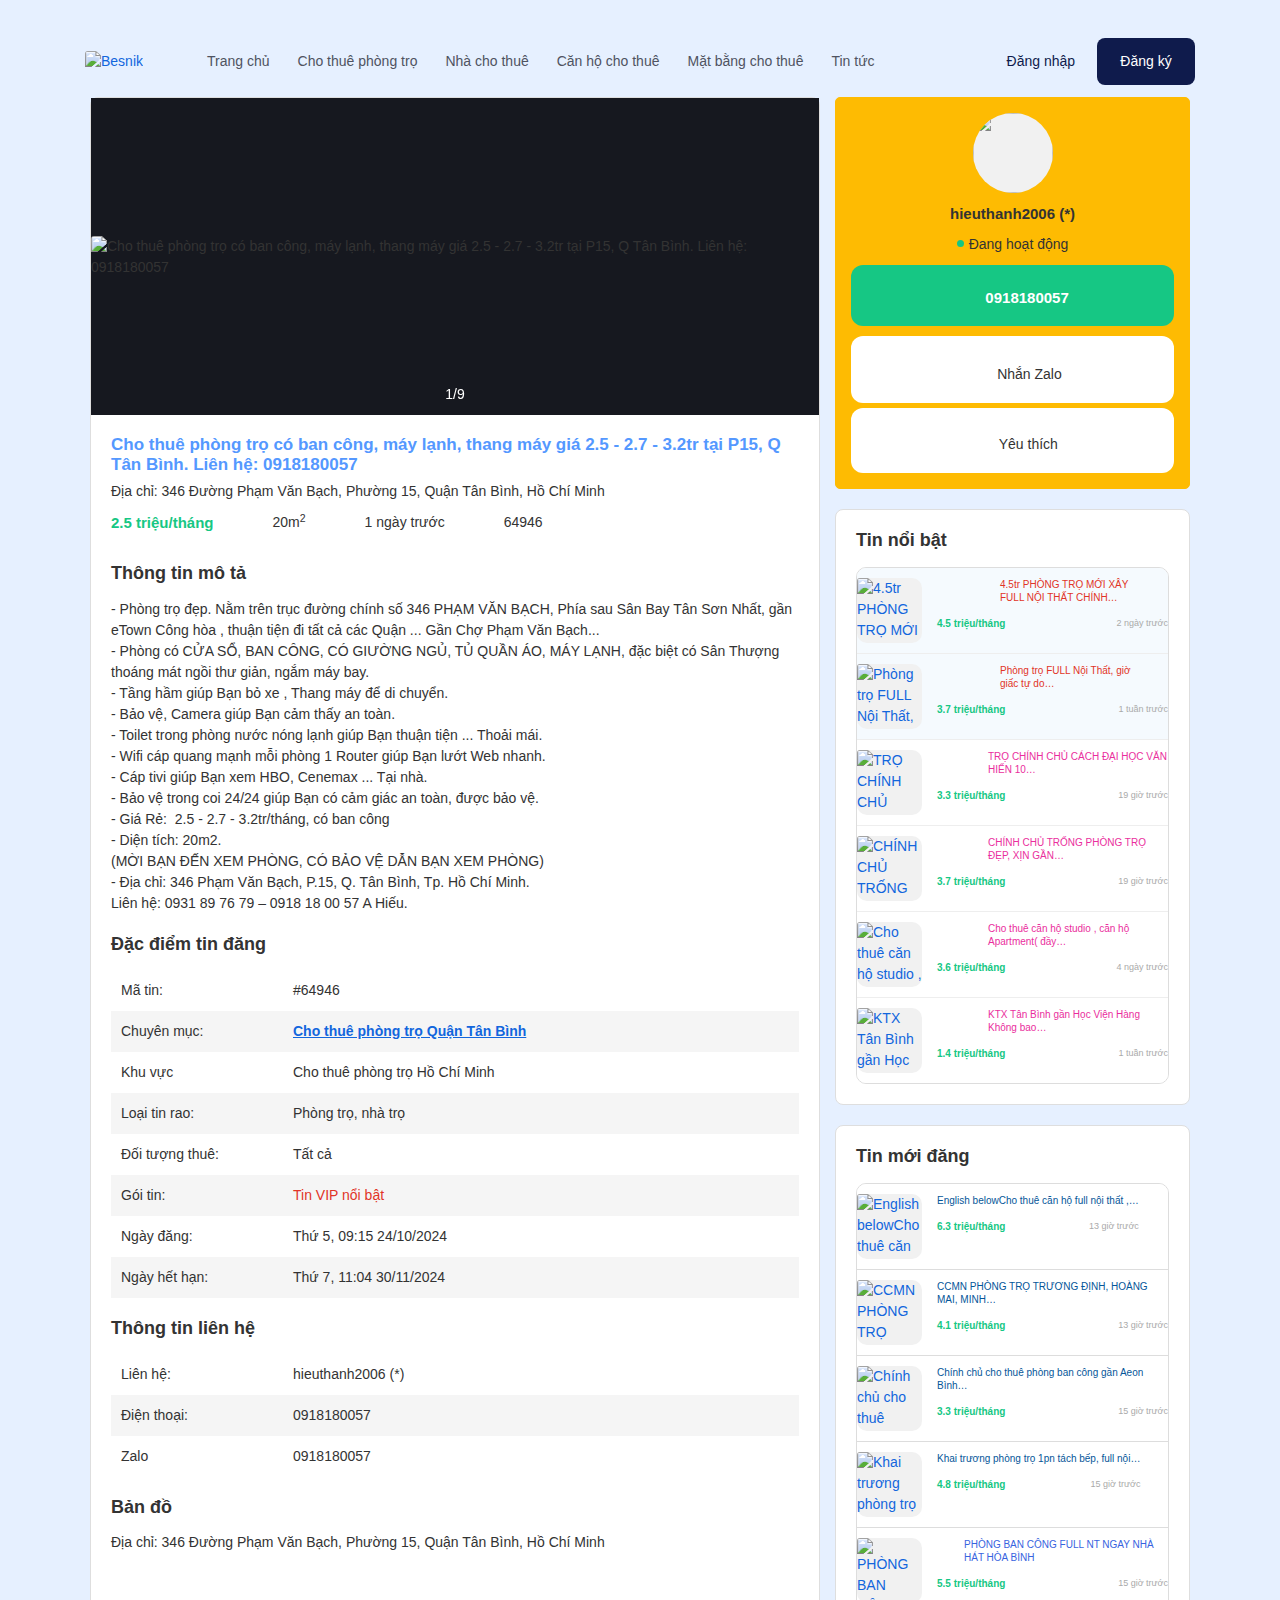
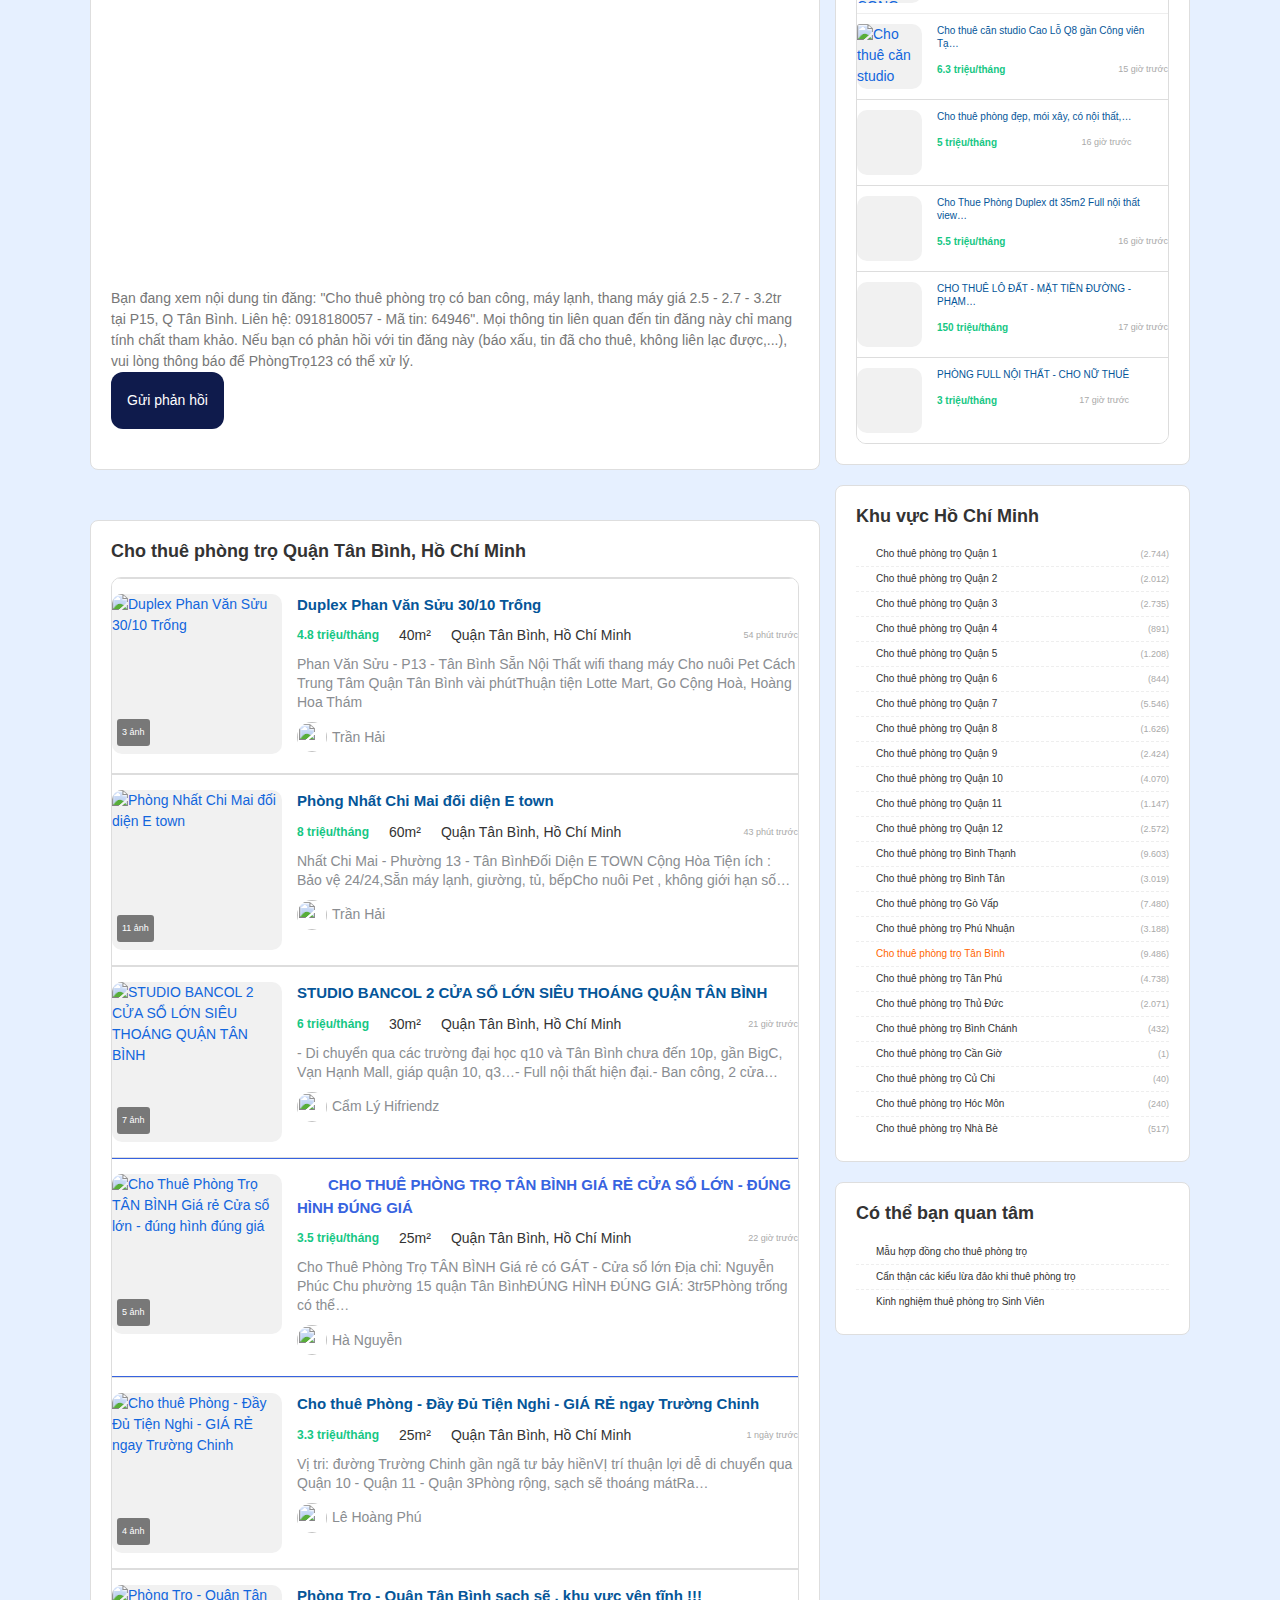
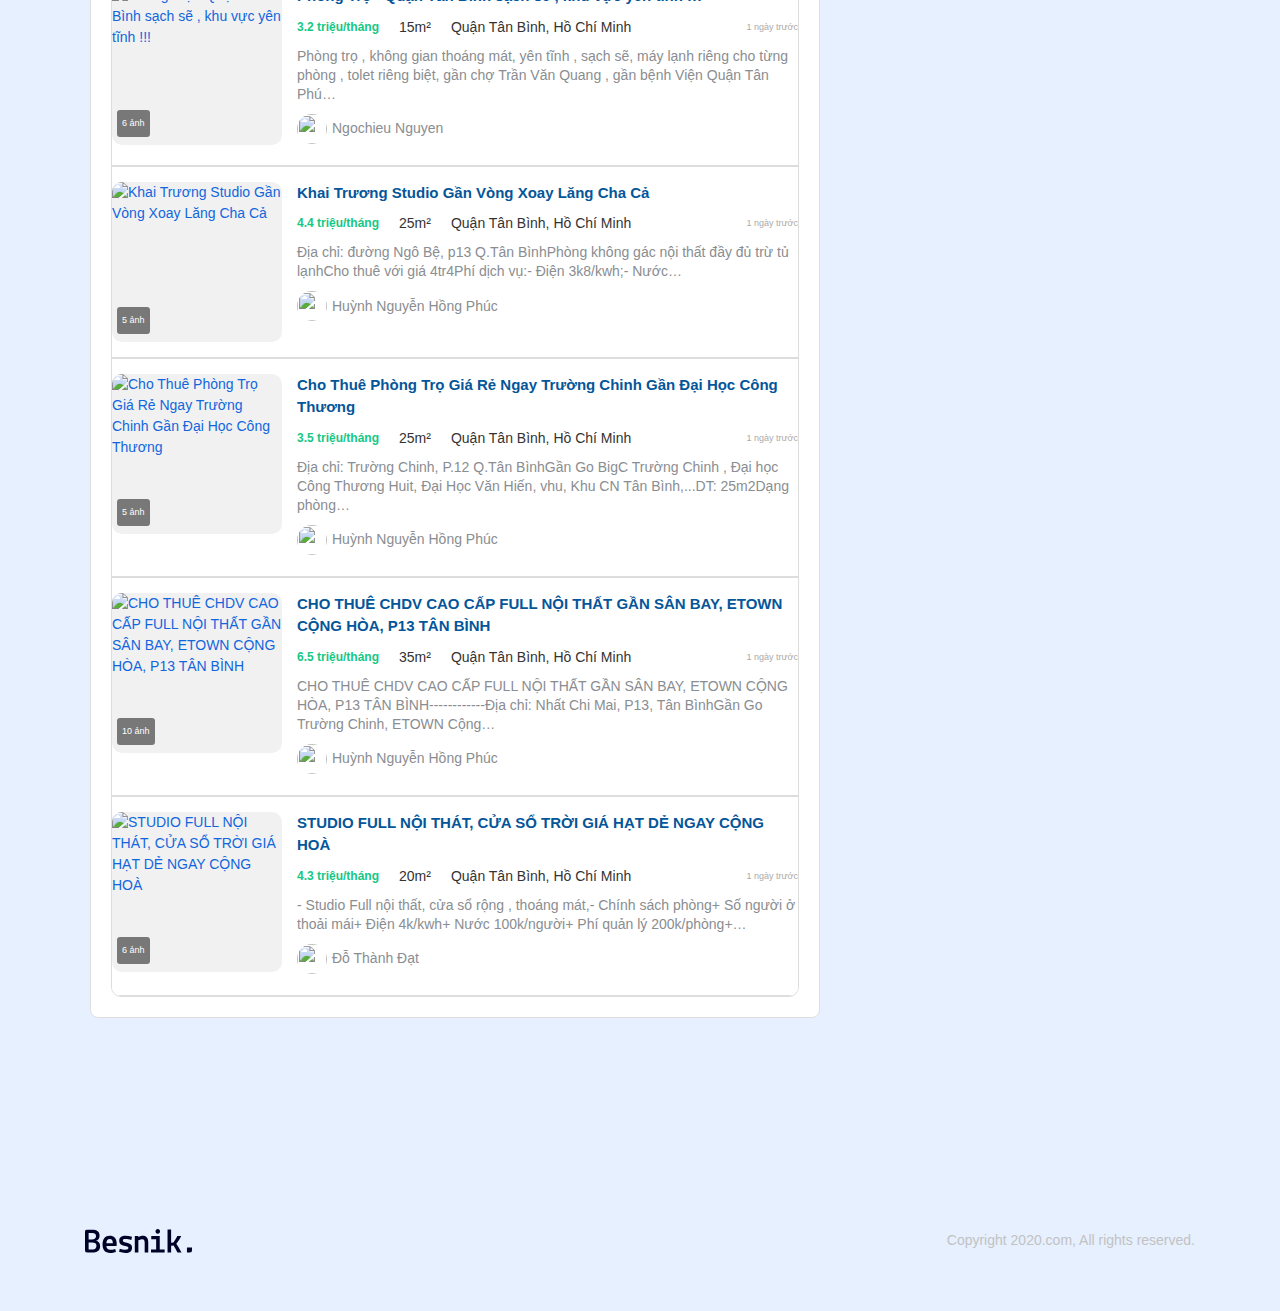
==== details.html @ d30c3a23 "Changed styles.css to styles_t.css; Updated header and footer; Added details.html" ====
<!DOCTYPE html>
<html lang="en">
  <head>
    <meta charset="UTF-8" />
    <meta name="viewport" content="width=device-width, initial-scale=1.0" />
    <title>Cho thuê phòng trọ</title>
    <!-- Reset CSS -->
    <link rel="stylesheet" href="./assets/css/reset.css" />
    <link
      rel="stylesheet"
      href="./assets/css/min.desktop.frontend.202188a1.css?v=202410111"
    />
    <!-- Embed Fonts -->
    <link rel="preconnect" href="https://fonts.googleapis.com" />
    <link rel="preconnect" href="https://fonts.gstatic.com" crossorigin />
    <link
      href="https://fonts.googleapis.com/css2?family=Lato:wght@700&display=swap"
      rel="stylesheet"
    />
    <!-- Favicon -->
    <link
      rel="apple-touch-icon"
      sizes="57x57"
      href="./assets/favicon/apple-icon-57x57.png"
    />
    <link
      rel="apple-touch-icon"
      sizes="60x60"
      href="./assets/favicon/apple-icon-60x60.png"
    />
    <link
      rel="apple-touch-icon"
      sizes="72x72"
      href="./assets/favicon/apple-icon-72x72.png"
    />
    <link
      rel="apple-touch-icon"
      sizes="76x76"
      href="./assets/favicon/apple-icon-76x76.png"
    />
    <link
      rel="apple-touch-icon"
      sizes="114x114"
      href="./assets/favicon/apple-icon-114x114.png"
    />
    <link
      rel="apple-touch-icon"
      sizes="120x120"
      href="./assets/favicon/apple-icon-120x120.png"
    />
    <link
      rel="apple-touch-icon"
      sizes="144x144"
      href="./assets/favicon/apple-icon-144x144.png"
    />
    <link
      rel="apple-touch-icon"
      sizes="152x152"
      href="./assets/favicon/apple-icon-152x152.png"
    />
    <link
      rel="apple-touch-icon"
      sizes="180x180"
      href="./assets/favicon/apple-icon-180x180.png"
    />
    <link
      rel="icon"
      type="image/png"
      sizes="16x16"
      href="./assets/favicon/favicon-16x16.png"
    />
    <!-- <link rel="icon" type="image/png" sizes="192x192"  href="./assets/favicon/android-icon-192x192.png">
    <link rel="icon" type="image/png" sizes="32x32" href="./assets/favicon/favicon-32x32.png">
    <link rel="icon" type="image/png" sizes="96x96" href="./assets/favicon/favicon-96x96.png"> -->
    <link rel="manifest" href="./assets/favicon/manifest.json" />
    <meta name="msapplication-TileColor" content="#ffffff" />
    <meta
      name="msapplication-TileImage"
      content="./assets/favicon/ms-icon-144x144.png"
    />
    <meta name="theme-color" content="#ffffff" />
    <!-- Style -->
    <link rel="stylesheet" href="./assets/fonts/stylesheet.css" />
    <link rel="stylesheet" href="./assets/css/styles_t.css" />
    <!-- Responsive CSS -->
    <link rel="stylesheet" href="./assets/css/responsive.css" />
  </head>

  <body>
    <!-- PC HEADER -->
    <header class="header">
      <div class="content">
        <nav class="navbar">
          <!-- Logo -->
          <a href="/home/index" class="logo"
            ><img src="~/Content/assets/img/Logo.svg" alt="Besnik"
          /></a>

          <!-- Navigation -->
          <ul id="pc-nav">
            <li><a href="/home/index">Trang chủ</a></li>
            <li><a href="/thuephongtro/index">Cho thuê phòng trọ</a></li>
            <li><a href="/thuenha/index">Nhà cho thuê</a></li>
            <li><a href="/thuecanho/index">Căn hộ cho thuê</a></li>
            <li><a href="/thuematbang/index">Mặt bằng cho thuê</a></li>
            <li><a href="/tintuc/index">Tin tức</a></li>
          </ul>

          <!-- Action -->
          <div class="actions">
            <a href="#!" class="action-link">Đăng nhập</a>
            <a href="#!" class="btn action-btn">Đăng ký</a>
          </div>
        </nav>
      </div>
    </header>

    <!-- TABLET AND MOBILE HEADER -->
    <header class="mobile-header">
      <input
        type="checkbox"
        name=""
        id="menu-checkbox"
        class="menu-checkbox"
        hidden
      />

      <!-- Overlay -->
      <label for="menu-checkbox" class="menu-overlay"></label>

      <!-- Menu Content -->
      <div class="menu-drawer">
        <a href="#"><img src="./assets/img/Logo.svg" alt="Besnik" /></a>
        <!-- Navigation -->
        <ul id="mobile-nav"></ul>
        <script>
          const pcNav = document.querySelector("#pc-nav");
          const mobileNav = document.querySelector("#mobile-nav");
          // Copy from PC NAV to Mobile Nav
          mobileNav.innerHTML = pcNav.innerHTML;
        </script>
      </div>
    </header>

    <main>
      <div class="container clearfix ">
        <div id="left-col">
          <article class="the-post tin-vip vipnoibat">
            <div class="post-images">
              <div class="images-swiper-container swiper-container-horizontal">
                <div
                  class="swiper-wrapper"
                  style="
                    transform: translate3d(-728px, 0px, 0px);
                    transition-duration: 0ms;
                  "
                >
                  <div
                    class="swiper-slide swiper-slide-duplicate swiper-slide-prev"
                    data-swiper-slide-index="8"
                    style="width: 728px"
                  >
                    <img
                      alt="Cho thuê phòng trọ có ban công, máy lạnh, thang máy giá 2.5 - 2.7 - 3.2tr tại&nbsp;P15, Q Tân Bình. Liên hệ: 0918180057"
                      src="../../../pt123.cdn.static123.com/images/thumbs/900x600/fit/2024/07/12/z5626106327510-72c855e425cbf8ea6147ecf867d7bc9e_1720764321.jpg"
                    />
                  </div>
                  <div
                    class="swiper-slide swiper-slide-active"
                    data-swiper-slide-index="0"
                    style="width: 728px"
                  >
                    <img
                      alt="Cho thuê phòng trọ có ban công, máy lạnh, thang máy giá 2.5 - 2.7 - 3.2tr tại&nbsp;P15, Q Tân Bình. Liên hệ: 0918180057"
                      src="../../../pt123.cdn.static123.com/images/thumbs/900x600/fit/2021/03/10/z2372642429419-09c9c7a541863ae55ad41b3e267136f4_1615391265.jpg"
                    />
                  </div>
                  <div
                    class="swiper-slide swiper-slide-next"
                    data-swiper-slide-index="1"
                    style="width: 728px"
                  >
                    <img
                      alt="Cho thuê phòng trọ có ban công, máy lạnh, thang máy giá 2.5 - 2.7 - 3.2tr tại&nbsp;P15, Q Tân Bình. Liên hệ: 0918180057"
                      src="../../../pt123.cdn.static123.com/images/thumbs/900x600/fit/2021/03/10/z2372642436606-517c5a600d90bae5fb42269a8c6b7a3b_1615391266.jpg"
                    />
                  </div>
                  <div
                    class="swiper-slide"
                    data-swiper-slide-index="2"
                    style="width: 728px"
                  >
                    <img
                      alt="Cho thuê phòng trọ có ban công, máy lạnh, thang máy giá 2.5 - 2.7 - 3.2tr tại&nbsp;P15, Q Tân Bình. Liên hệ: 0918180057"
                      src="../../../pt123.cdn.static123.com/images/thumbs/900x600/fit/2021/03/10/z2372642437841-822f1ef2ee0e57e9073bb921a39a822e_1615391264.jpg"
                    />
                  </div>
                  <div
                    class="swiper-slide"
                    data-swiper-slide-index="3"
                    style="width: 728px"
                  >
                    <img
                      alt="Cho thuê phòng trọ có ban công, máy lạnh, thang máy giá 2.5 - 2.7 - 3.2tr tại&nbsp;P15, Q Tân Bình. Liên hệ: 0918180057"
                      src="../../../pt123.cdn.static123.com/images/thumbs/900x600/fit/2021/03/10/z2372642437377-a699dd19bcb3dd221fda2afa75b0e800_1615391265.jpg"
                    />
                  </div>
                  <div
                    class="swiper-slide"
                    data-swiper-slide-index="4"
                    style="width: 728px"
                  >
                    <img
                      alt="Cho thuê phòng trọ có ban công, máy lạnh, thang máy giá 2.5 - 2.7 - 3.2tr tại&nbsp;P15, Q Tân Bình. Liên hệ: 0918180057"
                      src="../../../pt123.cdn.static123.com/images/thumbs/900x600/fit/2021/03/10/z2372642433596-7e519ebc494eafa72380f69ed2be6f5c_1615391263.jpg"
                    />
                  </div>
                  <div
                    class="swiper-slide"
                    data-swiper-slide-index="5"
                    style="width: 728px"
                  >
                    <img
                      alt="Cho thuê phòng trọ có ban công, máy lạnh, thang máy giá 2.5 - 2.7 - 3.2tr tại&nbsp;P15, Q Tân Bình. Liên hệ: 0918180057"
                      src="../../../pt123.cdn.static123.com/images/thumbs/900x600/fit/2021/03/10/z2372642437382-33a96b5d75efe5bab2d18aa8459e5660_1615391265.jpg"
                    />
                  </div>
                  <div
                    class="swiper-slide"
                    data-swiper-slide-index="6"
                    style="width: 728px"
                  >
                    <img
                      alt="Cho thuê phòng trọ có ban công, máy lạnh, thang máy giá 2.5 - 2.7 - 3.2tr tại&nbsp;P15, Q Tân Bình. Liên hệ: 0918180057"
                      src="../../../pt123.cdn.static123.com/images/thumbs/900x600/fit/2021/03/10/z2372642437214-2242d2f1e6a8e0fd539b448f53eb4d4c_1615391264.jpg"
                    />
                  </div>
                  <div
                    class="swiper-slide"
                    data-swiper-slide-index="7"
                    style="width: 728px"
                  >
                    <img
                      alt="Cho thuê phòng trọ có ban công, máy lạnh, thang máy giá 2.5 - 2.7 - 3.2tr tại&nbsp;P15, Q Tân Bình. Liên hệ: 0918180057"
                      src="../../../pt123.cdn.static123.com/images/thumbs/900x600/fit/2024/07/12/z5626106321398-d355773c16d27164a85ec5f521b8c64b_1720764321.jpg"
                    />
                  </div>
                  <div
                    class="swiper-slide swiper-slide-duplicate-prev"
                    data-swiper-slide-index="8"
                    style="width: 728px"
                  >
                    <img
                      alt="Cho thuê phòng trọ có ban công, máy lạnh, thang máy giá 2.5 - 2.7 - 3.2tr tại&nbsp;P15, Q Tân Bình. Liên hệ: 0918180057"
                      src="../../../pt123.cdn.static123.com/images/thumbs/900x600/fit/2024/07/12/z5626106327510-72c855e425cbf8ea6147ecf867d7bc9e_1720764321.jpg"
                    />
                  </div>
                  <div
                    class="swiper-slide swiper-slide-duplicate swiper-slide-duplicate-active"
                    data-swiper-slide-index="0"
                    style="width: 728px"
                  >
                    <img
                      alt="Cho thuê phòng trọ có ban công, máy lạnh, thang máy giá 2.5 - 2.7 - 3.2tr tại&nbsp;P15, Q Tân Bình. Liên hệ: 0918180057"
                      src="../../../pt123.cdn.static123.com/images/thumbs/900x600/fit/2021/03/10/z2372642429419-09c9c7a541863ae55ad41b3e267136f4_1615391265.jpg"
                    />
                  </div>
                </div>
                <div class="swiper-pagination swiper-pagination-fraction">
                  <span class="swiper-pagination-current">1</span> /
                  <span class="swiper-pagination-total">9</span>
                </div>
                <div
                  class="swiper-button-prev"
                  tabindex="0"
                  role="button"
                  aria-label="Previous slide"
                ></div>
                <div
                  class="swiper-button-next"
                  tabindex="0"
                  role="button"
                  aria-label="Next slide"
                ></div>
                <span
                  class="swiper-notification"
                  aria-live="assertive"
                  aria-atomic="true"
                ></span>
              </div>
            </div>
            <header class="page-header">
              <h1 class="page-h1">
                <a
                  style="color: #5498ff"
                  href="cho-thue-phong-tro-chinh-chu-ban-cong-thang-may-gia-re.html"
                  title="Cho thuê phòng trọ có ban công, máy lạnh, thang máy giá 2.5 - 2.7 - 3.2tr tại&nbsp;P15, Q Tân Bình. Liên hệ: 0918180057"
                  >Cho thuê phòng trọ có ban công, máy lạnh, thang máy giá 2.5 -
                  2.7 - 3.2tr tại&nbsp;P15, Q Tân Bình. Liên hệ: 0918180057</a
                >
              </h1>
              <div class="clearfix"></div>
              <address class="post-address">
                Địa chỉ: 346 Đường Phạm Văn Bạch, Phường 15, Quận Tân Bình, Hồ
                Chí Minh
              </address>
              <div class="post-attributes">
                <div class="item price">
                  <span
                    style="color: #16c784; font-weight: bold; font-size: 1.5rem"
                    >2.5 triệu/tháng</span
                  >
                </div>
                <div class="item acreage">
                  <i></i><span> 20m<sup>2</sup></span>
                </div>
                <div class="item published">
                  <i></i
                  ><span title="Thứ 5, 09:15 24/10/2024">1 ngày trước</span>
                </div>
                <div class="item hashtag"><i></i><span>64946</span></div>
              </div>
            </header>
            <section class="section post-main-content">
              <div class="section-header">
                <h2 class="section-title">Thông tin mô tả</h2>
              </div>
              <div class="section-content">
                <p>
                  - Phòng trọ đẹp. Nằm trên trục đường chính số 346 PHẠM VĂN
                  BẠCH, Phía sau Sân Bay Tân Sơn Nhất, gần eTown Công hòa ,
                  thuận tiện đi tất cả các Quận ... Gần Chợ Phạm Văn Bạch...
                </p>
                <p>
                  - Phòng có CỬA SỔ, BAN CÔNG, CÓ GIƯỜNG NGỦ, TỦ QUẦN ÁO, MÁY
                  LẠNH, đặc biệt có Sân Thượng thoáng mát ngồi thư giản, ngắm
                  máy bay.
                </p>
                <p>- Tầng hầm giúp Bạn bỏ xe , Thang máy để di chuyển.</p>
                <p>- Bảo vệ, Camera giúp Bạn cảm thấy an toàn.</p>
                <p>
                  - Toilet trong phòng nước nóng lạnh giúp Bạn thuận tiện ...
                  Thoải mái.
                </p>
                <p>
                  - Wifi cáp quang mạnh mỗi phòng 1 Router giúp Bạn lướt Web
                  nhanh.
                </p>
                <p>- Cáp tivi giúp Bạn xem HBO, Cenemax ... Tại nhà.</p>
                <p>
                  - Bảo vệ trong coi 24/24 giúp Bạn có cảm giác an toàn, được
                  bảo vệ.
                </p>
                <p>- Giá Rẻ: &nbsp;2.5 - 2.7 - 3.2tr/tháng, có ban công</p>
                <p>- Diện tích: 20m2.&nbsp;</p>
                <p>(MỜI BẠN ĐẾN XEM PHÒNG, CÓ BẢO VỆ DẪN BẠN XEM PHÒNG)</p>
                <p>
                  - Địa chỉ: 346 Phạm Văn Bạch, P.15, Q. Tân Bình, Tp. Hồ Chí
                  Minh.
                </p>
                <p>Liên hệ: 0931 89 76 79 – 0918 18 00 57 A Hiếu.</p>
              </div>
            </section>
            <section class="section post-overview">
              <div class="section-header">
                <h3 class="section-title">Đặc điểm tin đăng</h3>
              </div>
              <div class="section-content">
                <table class="table">
                  <tbody>
                    <tr>
                      <td class="name">Mã tin:</td>
                      <td>#64946</td>
                    </tr>
                    <tr>
                      <td class="name">Chuyên mục:</td>
                      <td>
                        <a
                          style="text-decoration: underline"
                          title="Phòng trọ Quận Tân Bình"
                          href="quan-tan-binh.html"
                          ><strong>Cho thuê phòng trọ Quận Tân Bình</strong></a
                        >
                      </td>
                    </tr>
                    <tr>
                      <td class="name">Khu vực</td>
                      <td>Cho thuê phòng trọ Hồ Chí Minh</td>
                    </tr>
                    <tr>
                      <td class="name">Loại tin rao:</td>
                      <td>Phòng trọ, nhà trọ</td>
                    </tr>
                    <tr>
                      <td class="name">Đối tượng thuê:</td>
                      <td>Tất cả</td>
                    </tr>
                    <tr>
                      <td class="name">Gói tin:</td>
                      <td>
                        <span style="color: #e13427">Tin VIP nổi bật</span>
                      </td>
                    </tr>
                    <tr>
                      <td class="name">Ngày đăng:</td>
                      <td>
                        <time title="Thứ 5, 09:15 24/10/2024"
                          >Thứ 5, 09:15 24/10/2024</time
                        >
                      </td>
                    </tr>
                    <tr>
                      <td class="name">Ngày hết hạn:</td>
                      <td>
                        <time title="Thứ 7, 11:04 30/11/2024"
                          >Thứ 7, 11:04 30/11/2024</time
                        >
                      </td>
                    </tr>
                  </tbody>
                </table>
              </div>
            </section>
            <section class="section post-contact">
              <div class="section-header">
                <h3 class="section-title">Thông tin liên hệ</h3>
              </div>
              <div class="section-content">
                <table class="table">
                  <tbody>
                    <tr>
                      <td class="name">Liên hệ:</td>
                      <td>hieuthanh2006 (*)</td>
                    </tr>
                    <tr>
                      <td class="name">Điện thoại:</td>
                      <td>0918180057</td>
                    </tr>
                    <tr>
                      <td class="name">Zalo</td>
                      <td>0918180057</td>
                    </tr>
                  </tbody>
                </table>
              </div>
            </section>
            <section class="section post-map">
              <div class="section-header">
                <h3 class="section-title">Bản đồ</h3>
                <address class="section-description">
                  Địa chỉ: 346 Đường Phạm Văn Bạch, Phường 15, Quận Tân Bình, Hồ
                  Chí Minh
                </address>
              </div>
              <div class="section-content">
                <div
                  id="__maps_content"
                  style="width: 100%; height: 300px"
                  data-lat="10.8290891"
                  data-long="106.6411492"
                  data-address="346 Đường Phạm Văn Bạch, Phường 15, Quận Tân Bình, Hồ Chí Minh"
                >
                  <iframe
                    width="100%"
                    height="100%"
                    frameborder="0"
                    style="border: 0"
                    src="https://www.google.com/maps/embed/v1/place?q=346%20%c4%90%c6%b0%e1%bb%9dng%20Ph%e1%ba%a1m%20V%c4%83n%20B%e1%ba%a1ch,%20Ph%c6%b0%e1%bb%9dng%2015,%20Qu%e1%ba%adn%20T%c3%a2n%20B%c3%acnh,%20H%e1%bb%93%20Ch%c3%ad%20Minh&amp;key=AIzaSyD6Coia3ssHYuRKJ2nDysWBdSlVlBCzKAw&amp;zoom=14"
                    allowfullscreen=""
                  ></iframe>
                </div>
              </div>
            </section>
            <section class="section post-report">
              <div class="section-content">
                <p>
                  Bạn đang xem nội dung tin đăng:
                  <em
                    >"Cho thuê phòng trọ có ban công, máy lạnh, thang máy giá
                    2.5 - 2.7 - 3.2tr tại&nbsp;P15, Q Tân Bình. Liên hệ:
                    0918180057 - Mã tin: 64946"</em
                  >. Mọi thông tin liên quan đến tin đăng này chỉ mang tính chất
                  tham khảo. Nếu bạn có phản hồi với tin đăng này (báo xấu, tin
                  đã cho thuê, không liên lạc được,...), vui lòng thông báo để
                  PhòngTrọ123 có thể xử lý.
                </p>
                <a
                  class="btn btn-report btn-outline"
                  target="_blank"
                  rel="nofollow"
                  href="../../lien-he.html"
                  ><i></i> Gửi phản hồi</a
                >
              </div>
            </section>
            <div class="post-fix-bar">
              <div class="inner clearfix">
                <div class="left-bar">
                  <span class="post-fix-bar-price"
                    >2.5 triệu/tháng
                    <span style="color: #333; font-weight: normal"
                      >- 20m<sup>2</sup></span
                    ></span
                  ><span class="post-fix-bar-address"
                    >346 Đường Phạm Văn Bạch, Phường 15, Quận Tân Bình, Hồ Chí
                    Minh</span
                  >
                </div>
                <div class="right-bar">
                  <span
                    class="post-fix-bar-save js-btn-save"
                    data-post-id="64946"
                    ><i></i> Yêu thích</span
                  ><a
                    class="post-fix-bar-zalo"
                    rel="nofollow"
                    target="_blank"
                    href="https://zalo.me/0918180057"
                    >Nhắn Zalo</a
                  ><a
                    class="post-fix-bar-phone"
                    rel="nofollow"
                    target="_blank"
                    href="tel:0918180057"
                    ><i></i> Gọi ngay 0918180057</a
                  >
                </div>
              </div>
            </div>
          </article>
          <section class="section section-post-listing">
            <div class="section-header">
              <h2 class="section-title">
                Cho thuê phòng trọ Quận Tân Bình, Hồ Chí Minh
              </h2>
            </div>
            <ul class="post-listing clearfix">
              <li
                class="post-item post-id-668140 style-3 clearfix normal"
                style="border-color: #055699"
                post-id="668140"
              >
                <figure class="post-thumb">
                  <a
                    class="clearfix"
                    href="../../duplex-phan-van-suu-30-10-trong-pr668140.html"
                    ><img
                      class="lazy_done"
                      src="https://pt123.cdn.static123.com/images/thumbs/450x300/fit/2024/10/25/img-4853_1729835602.jpg"
                      data-src="https://pt123.cdn.static123.com/images/thumbs/450x300/fit/2024/10/25/img-4853_1729835602.jpg"
                      alt="Duplex Phan Văn Sửu 30/10 Trống"
                      height="100"
                      width="100"
                      layout="responsive"
                      data-loaded="true" /></a
                  ><span class="images-number">3 ảnh</span
                  ><span class="has-video"></span
                  ><span class="post-save js-btn-save" data-post-id="668140"
                    ><i></i
                  ></span>
                </figure>
                <div class="post-meta">
                  <h3 class="post-title">
                    <a
                      style="color: #055699"
                      href="../../duplex-phan-van-suu-30-10-trong-pr668140.html"
                    >
                      Duplex Phan Văn Sửu 30/10 Trống
                    </a>
                  </h3>
                  <div class="meta-row clearfix">
                    <span class="post-price">4.8 triệu/tháng</span
                    ><span class="post-acreage">40m²</span
                    ><span class="post-location"
                      ><a
                        href="quan-tan-binh.html"
                        title="Cho thuê phòng trọ Quận Tân Bình, Hồ Chí Minh"
                        >Quận Tân Bình, Hồ Chí Minh</a
                      ></span
                    ><time class="post-time" title="Thứ 6, 12:53 25/10/2024"
                      >54 phút trước</time
                    >
                  </div>
                  <div class="meta-row clearfix">
                    <p class="post-summary">
                      Phan Văn Sửu - P13 - Tân Bình Sẵn Nội Thất wifi thang máy
                      Cho nuôi Pet Cách Trung Tâm Quận Tân Bình vài phútThuận
                      tiện Lotte Mart, Go Cộng Hoà, Hoàng Hoa Thám
                    </p>
                  </div>
                  <div class="meta-row clearfix">
                    <div class="post-author">
                      <img src="../../images/default-user.png" /><span
                        class="author-name"
                        >Trần Hải</span
                      >
                    </div>
                  </div>
                </div>
              </li>
              <li
                class="post-item post-id-668139 style-4 clearfix normal"
                style="border-color: #055699"
                post-id="668139"
              >
                <figure class="post-thumb">
                  <a
                    class="clearfix"
                    href="../../phong-nhat-chi-mai-doi-dien-e-town-pr668139.html"
                    ><img
                      class="lazy_done"
                      src="https://pt123.cdn.static123.com/images/thumbs/450x300/fit/2024/10/25/img-4791_1729835090.jpg"
                      data-src="https://pt123.cdn.static123.com/images/thumbs/450x300/fit/2024/10/25/img-4791_1729835090.jpg"
                      alt="Phòng Nhất Chi Mai đối diện E town"
                      height="100"
                      width="100"
                      layout="responsive"
                      data-loaded="true" /></a
                  ><span class="images-number">11 ảnh</span
                  ><span class="post-save js-btn-save" data-post-id="668139"
                    ><i></i
                  ></span>
                </figure>
                <div class="post-meta">
                  <h3 class="post-title">
                    <a
                      style="color: #055699"
                      href="../../phong-nhat-chi-mai-doi-dien-e-town-pr668139.html"
                    >
                      Phòng Nhất Chi Mai đối diện E town
                    </a>
                  </h3>
                  <div class="meta-row clearfix">
                    <span class="post-price">8 triệu/tháng</span
                    ><span class="post-acreage">60m²</span
                    ><span class="post-location"
                      ><a
                        href="quan-tan-binh.html"
                        title="Cho thuê phòng trọ Quận Tân Bình, Hồ Chí Minh"
                        >Quận Tân Bình, Hồ Chí Minh</a
                      ></span
                    ><time class="post-time" title="Thứ 6, 13:04 25/10/2024"
                      >43 phút trước</time
                    >
                  </div>
                  <div class="meta-row clearfix">
                    <p class="post-summary">
                      Nhất Chi Mai - Phường 13 - Tân BìnhĐối Diện E TOWN Cộng
                      Hòa Tiện ích : Bảo vệ 24/24,Sẵn máy lạnh, giường, tủ,
                      bếpCho nuôi Pet , không giới hạn số…
                    </p>
                  </div>
                  <div class="meta-row clearfix">
                    <div class="post-author">
                      <img src="../../images/default-user.png" /><span
                        class="author-name"
                        >Trần Hải</span
                      >
                    </div>
                  </div>
                </div>
              </li>
              <li
                class="post-item post-id-668071 style-4 clearfix normal"
                style="border-color: #055699"
                post-id="668071"
              >
                <figure class="post-thumb">
                  <a
                    class="clearfix"
                    href="../../studio-bancol-2-cua-so-lon-sieu-thoang-quan-tan-binh-pr668071.html"
                    ><img
                      class="lazy_done"
                      src="https://pt123.cdn.static123.com/images/thumbs/450x300/fit/2024/10/24/img-4361_1729761386.jpg"
                      data-src="https://pt123.cdn.static123.com/images/thumbs/450x300/fit/2024/10/24/img-4361_1729761386.jpg"
                      alt="STUDIO BANCOL 2 CỬA SỔ LỚN SIÊU THOÁNG QUẬN TÂN BÌNH"
                      height="100"
                      width="100"
                      layout="responsive"
                      data-loaded="true" /></a
                  ><span class="images-number">7 ảnh</span
                  ><span class="post-save js-btn-save" data-post-id="668071"
                    ><i></i
                  ></span>
                </figure>
                <div class="post-meta">
                  <h3 class="post-title">
                    <a
                      style="color: #055699"
                      href="../../studio-bancol-2-cua-so-lon-sieu-thoang-quan-tan-binh-pr668071.html"
                    >
                      STUDIO BANCOL 2 CỬA SỔ LỚN SIÊU THOÁNG QUẬN TÂN BÌNH
                    </a>
                  </h3>
                  <div class="meta-row clearfix">
                    <span class="post-price">6 triệu/tháng</span
                    ><span class="post-acreage">30m²</span
                    ><span class="post-location"
                      ><a
                        href="quan-tan-binh.html"
                        title="Cho thuê phòng trọ Quận Tân Bình, Hồ Chí Minh"
                        >Quận Tân Bình, Hồ Chí Minh</a
                      ></span
                    ><time class="post-time" title="Thứ 5, 16:16 24/10/2024"
                      >21 giờ trước</time
                    >
                  </div>
                  <div class="meta-row clearfix">
                    <p class="post-summary">
                      - Di chuyển qua các trường đại học q10 và Tân Bình chưa
                      đến 10p, gần BigC, Vạn Hạnh Mall, giáp quận 10, q3…- Full
                      nội thất hiện đại.- Ban công, 2 cửa…
                    </p>
                  </div>
                  <div class="meta-row clearfix">
                    <div class="post-author">
                      <img src="../../images/default-user.png" /><span
                        class="author-name"
                        >Cẩm Lý Hifriendz</span
                      >
                    </div>
                  </div>
                </div>
              </li>
              <li
                class="post-item post-id-668057 style-4 clearfix tin-vip vip3"
                style="border-color: #3763e0"
                post-id="668057"
              >
                <figure class="post-thumb">
                  <a
                    class="clearfix"
                    href="../../cho-thue-phong-tro-tan-binh-gia-re-cua-so-lon-dung-hinh-dung-gia-pr668057.html"
                    ><img
                      class="lazy_done"
                      src="https://pt123.cdn.static123.com/images/thumbs/450x300/fit/2024/10/24/z5959892218114-6a9e6635e15441cfc7bfacc7cf9de447_1729757858.jpg"
                      data-src="https://pt123.cdn.static123.com/images/thumbs/450x300/fit/2024/10/24/z5959892218114-6a9e6635e15441cfc7bfacc7cf9de447_1729757858.jpg"
                      alt="Cho Thuê Phòng Trọ TÂN BÌNH Giá rẻ Cửa sổ lớn - đúng hình đúng giá"
                      height="100"
                      width="100"
                      layout="responsive"
                      data-loaded="true" /></a
                  ><span class="images-number">5 ảnh</span
                  ><span class="post-save js-btn-save" data-post-id="668057"
                    ><i></i
                  ></span>
                </figure>
                <div class="post-meta">
                  <h3 class="post-title">
                    <a
                      style="color: #3763e0"
                      href="../../cho-thue-phong-tro-tan-binh-gia-re-cua-so-lon-dung-hinh-dung-gia-pr668057.html"
                      ><span class="star star-2"></span> Cho Thuê Phòng Trọ TÂN
                      BÌNH Giá rẻ Cửa sổ lớn - đúng hình đúng giá
                    </a>
                  </h3>
                  <div class="meta-row clearfix">
                    <span class="post-price">3.5 triệu/tháng</span
                    ><span class="post-acreage">25m²</span
                    ><span class="post-location"
                      ><a
                        href="quan-tan-binh.html"
                        title="Cho thuê phòng trọ Quận Tân Bình, Hồ Chí Minh"
                        >Quận Tân Bình, Hồ Chí Minh</a
                      ></span
                    ><time class="post-time" title="Thứ 5, 15:17 24/10/2024"
                      >22 giờ trước</time
                    >
                  </div>
                  <div class="meta-row clearfix">
                    <p class="post-summary">
                      Cho Thuê Phòng Trọ TÂN BÌNH Giá rẻ có GÁT - Cửa sổ lớn Địa
                      chỉ: Nguyễn Phúc Chu phường 15 quận Tân BìnhĐÚNG HÌNH ĐÚNG
                      GIÁ: 3tr5Phòng trống có thể…
                    </p>
                  </div>
                  <div class="meta-row clearfix">
                    <div class="post-author">
                      <img
                        src="../../../pt123.cdn.static123.com/images/thumbs/450x300/fit/2024/10/09/screenshot-2024-10-09-090434_1728470435.png"
                      /><span class="author-name">Hà Nguyễn</span>
                    </div>
                  </div>
                </div>
              </li>
              <li
                class="post-item post-id-668023 style-4 clearfix normal"
                style="border-color: #055699"
                post-id="668023"
              >
                <figure class="post-thumb">
                  <a
                    class="clearfix"
                    href="../../cho-thue-phong-day-du-tien-nghi-gia-re-ngay-truong-chinh-pr668023.html"
                    ><img
                      class="lazy_done"
                      src="https://pt123.cdn.static123.com/images/thumbs/450x300/fit/2024/10/24/z5737635288628-04e48a4781542153bf6bcebb46dd3ed6_1729750609.jpg"
                      data-src="https://pt123.cdn.static123.com/images/thumbs/450x300/fit/2024/10/24/z5737635288628-04e48a4781542153bf6bcebb46dd3ed6_1729750609.jpg"
                      alt="Cho thuê Phòng - Đầy Đủ Tiện Nghi - GIÁ RẺ ngay Trường Chinh"
                      height="100"
                      width="100"
                      layout="responsive"
                      data-loaded="true" /></a
                  ><span class="images-number">4 ảnh</span
                  ><span class="post-save js-btn-save" data-post-id="668023"
                    ><i></i
                  ></span>
                </figure>
                <div class="post-meta">
                  <h3 class="post-title">
                    <a
                      style="color: #055699"
                      href="../../cho-thue-phong-day-du-tien-nghi-gia-re-ngay-truong-chinh-pr668023.html"
                    >
                      Cho thuê Phòng - Đầy Đủ Tiện Nghi - GIÁ RẺ ngay Trường
                      Chinh
                    </a>
                  </h3>
                  <div class="meta-row clearfix">
                    <span class="post-price">3.3 triệu/tháng</span
                    ><span class="post-acreage">25m²</span
                    ><span class="post-location"
                      ><a
                        href="quan-tan-binh.html"
                        title="Cho thuê phòng trọ Quận Tân Bình, Hồ Chí Minh"
                        >Quận Tân Bình, Hồ Chí Minh</a
                      ></span
                    ><time class="post-time" title="Thứ 5, 13:17 24/10/2024"
                      >1 ngày trước</time
                    >
                  </div>
                  <div class="meta-row clearfix">
                    <p class="post-summary">
                      Vị tri: đường Trường Chinh gần ngã tư bảy hiềnVỊ trí thuận
                      lợi dễ di chuyển qua Quận 10 - Quận 11 - Quận 3Phòng rộng,
                      sạch sẽ thoáng mátRa…
                    </p>
                  </div>
                  <div class="meta-row clearfix">
                    <div class="post-author">
                      <img
                        src="../../../pt123.cdn.static123.com/images/thumbs/450x300/fit/2024/04/11/z5339087759124-4e551cf7ff59b3ec978e01df8b2cbf76_1712848040.jpg"
                      /><span class="author-name">Lê Hoàng Phú</span>
                    </div>
                  </div>
                </div>
              </li>
              <li
                class="post-item post-id-668019 style-4 clearfix normal"
                style="border-color: #055699"
                post-id="668019"
              >
                <figure class="post-thumb">
                  <a
                    class="clearfix"
                    href="../../phong-tro-quan-tan-binh-sach-se-khu-vuc-yen-tinh-pr668019.html"
                    ><img
                      class="lazy_done"
                      src="https://pt123.cdn.static123.com/images/thumbs/450x300/fit/2024/10/24/1708680351148_1729747486.jpg"
                      data-src="https://pt123.cdn.static123.com/images/thumbs/450x300/fit/2024/10/24/1708680351148_1729747486.jpg"
                      alt="Phòng Trọ - Quận Tân Bình sạch sẽ , khu vực yên tĩnh !!!"
                      height="100"
                      width="100"
                      layout="responsive"
                      data-loaded="true" /></a
                  ><span class="images-number">6 ảnh</span
                  ><span class="post-save js-btn-save" data-post-id="668019"
                    ><i></i
                  ></span>
                </figure>
                <div class="post-meta">
                  <h3 class="post-title">
                    <a
                      style="color: #055699"
                      href="../../phong-tro-quan-tan-binh-sach-se-khu-vuc-yen-tinh-pr668019.html"
                    >
                      Phòng Trọ - Quận Tân Bình sạch sẽ , khu vực yên tĩnh !!!
                    </a>
                  </h3>
                  <div class="meta-row clearfix">
                    <span class="post-price">3.2 triệu/tháng</span
                    ><span class="post-acreage">15m²</span
                    ><span class="post-location"
                      ><a
                        href="quan-tan-binh.html"
                        title="Cho thuê phòng trọ Quận Tân Bình, Hồ Chí Minh"
                        >Quận Tân Bình, Hồ Chí Minh</a
                      ></span
                    ><time class="post-time" title="Thứ 5, 12:25 24/10/2024"
                      >1 ngày trước</time
                    >
                  </div>
                  <div class="meta-row clearfix">
                    <p class="post-summary">
                      Phòng trọ , không gian thoáng mát, yên tĩnh , sạch sẽ, máy
                      lạnh riêng cho từng phòng , tolet riêng biệt, gần chợ Trần
                      Văn Quang , gần bệnh Viện Quận Tân Phú…
                    </p>
                  </div>
                  <div class="meta-row clearfix">
                    <div class="post-author">
                      <img src="../../images/default-user.png" /><span
                        class="author-name"
                        >Ngochieu Nguyen</span
                      >
                    </div>
                  </div>
                </div>
              </li>
              <li
                class="post-item post-id-668003 style-4 clearfix normal"
                style="border-color: #055699"
                post-id="668003"
              >
                <figure class="post-thumb">
                  <a
                    class="clearfix"
                    href="../../khai-truong-studio-gan-vong-xoay-lang-cha-ca-ngay-duong-cong-hoa-pr668003.html"
                    ><img
                      class="lazy_done"
                      src="https://pt123.cdn.static123.com/images/thumbs/450x300/fit/2024/10/24/img-2242_1729740431.jpg"
                      data-src="https://pt123.cdn.static123.com/images/thumbs/450x300/fit/2024/10/24/img-2242_1729740431.jpg"
                      alt="Khai Trương Studio Gần Vòng Xoay Lăng Cha Cả"
                      height="100"
                      width="100"
                      layout="responsive"
                      data-loaded="true" /></a
                  ><span class="images-number">5 ảnh</span
                  ><span class="post-save js-btn-save" data-post-id="668003"
                    ><i></i
                  ></span>
                </figure>
                <div class="post-meta">
                  <h3 class="post-title">
                    <a
                      style="color: #055699"
                      href="../../khai-truong-studio-gan-vong-xoay-lang-cha-ca-ngay-duong-cong-hoa-pr668003.html"
                    >
                      Khai Trương Studio Gần Vòng Xoay Lăng Cha Cả
                    </a>
                  </h3>
                  <div class="meta-row clearfix">
                    <span class="post-price">4.4 triệu/tháng</span
                    ><span class="post-acreage">25m²</span
                    ><span class="post-location"
                      ><a
                        href="quan-tan-binh.html"
                        title="Cho thuê phòng trọ Quận Tân Bình, Hồ Chí Minh"
                        >Quận Tân Bình, Hồ Chí Minh</a
                      ></span
                    ><time class="post-time" title="Thứ 5, 10:27 24/10/2024"
                      >1 ngày trước</time
                    >
                  </div>
                  <div class="meta-row clearfix">
                    <p class="post-summary">
                      Địa chỉ: đường Ngô Bệ, p13 Q.Tân BìnhPhòng không gác nội
                      thất đầy đủ trừ tủ lạnhCho thuê với giá 4tr4Phí dịch vụ:-
                      Điện 3k8/kwh;- Nước…
                    </p>
                  </div>
                  <div class="meta-row clearfix">
                    <div class="post-author">
                      <img src="../../images/default-user.png" /><span
                        class="author-name"
                        >Huỳnh Nguyễn Hồng Phúc</span
                      >
                    </div>
                  </div>
                </div>
              </li>
              <li
                class="post-item post-id-667997 style-4 clearfix normal"
                style="border-color: #055699"
                post-id="667997"
              >
                <figure class="post-thumb">
                  <a
                    class="clearfix"
                    href="../../cho-thue-phong-tro-gia-re-ngay-truong-chinh-gan-dai-hoc-cong-thuong-pr667997.html"
                    ><img
                      class="lazy_done"
                      src="https://pt123.cdn.static123.com/images/thumbs/450x300/fit/2024/10/24/img-2381_1729739156.jpg"
                      data-src="https://pt123.cdn.static123.com/images/thumbs/450x300/fit/2024/10/24/img-2381_1729739156.jpg"
                      alt="Cho Thuê Phòng Trọ Giá Rẻ Ngay Trường Chinh Gần Đại Học Công Thương"
                      height="100"
                      width="100"
                      layout="responsive"
                      data-loaded="true" /></a
                  ><span class="images-number">5 ảnh</span
                  ><span class="post-save js-btn-save" data-post-id="667997"
                    ><i></i
                  ></span>
                </figure>
                <div class="post-meta">
                  <h3 class="post-title">
                    <a
                      style="color: #055699"
                      href="../../cho-thue-phong-tro-gia-re-ngay-truong-chinh-gan-dai-hoc-cong-thuong-pr667997.html"
                    >
                      Cho Thuê Phòng Trọ Giá Rẻ Ngay Trường Chinh Gần Đại Học
                      Công Thương
                    </a>
                  </h3>
                  <div class="meta-row clearfix">
                    <span class="post-price">3.5 triệu/tháng</span
                    ><span class="post-acreage">25m²</span
                    ><span class="post-location"
                      ><a
                        href="quan-tan-binh.html"
                        title="Cho thuê phòng trọ Quận Tân Bình, Hồ Chí Minh"
                        >Quận Tân Bình, Hồ Chí Minh</a
                      ></span
                    ><time class="post-time" title="Thứ 5, 10:06 24/10/2024"
                      >1 ngày trước</time
                    >
                  </div>
                  <div class="meta-row clearfix">
                    <p class="post-summary">
                      Địa chỉ: Trường Chinh, P.12 Q.Tân BìnhGần Go BigC Trường
                      Chinh , Đại học Công Thương Huit, Đại Học Văn Hiến, vhu,
                      Khu CN Tân Bình,...DT: 25m2Dạng phòng…
                    </p>
                  </div>
                  <div class="meta-row clearfix">
                    <div class="post-author">
                      <img src="../../images/default-user.png" /><span
                        class="author-name"
                        >Huỳnh Nguyễn Hồng Phúc</span
                      >
                    </div>
                  </div>
                </div>
              </li>
              <li
                class="post-item post-id-667994 style-4 clearfix normal"
                style="border-color: #055699"
                post-id="667994"
              >
                <figure class="post-thumb">
                  <a
                    class="clearfix"
                    href="../../cho-thue-chdv-cao-cap-full-noi-that-gan-san-bay-etown-cong-hoa-p13-tan-binh-pr667994.html"
                    ><img
                      class="lazy_done"
                      src="https://pt123.cdn.static123.com/images/thumbs/450x300/fit/2024/10/24/img-2312_1729738544.jpg"
                      data-src="https://pt123.cdn.static123.com/images/thumbs/450x300/fit/2024/10/24/img-2312_1729738544.jpg"
                      alt="CHO THUÊ CHDV CAO CẤP FULL NỘI THẤT GẦN SÂN BAY, ETOWN CỘNG HÒA, P13 TÂN BÌNH"
                      height="100"
                      width="100"
                      layout="responsive"
                      data-loaded="true" /></a
                  ><span class="images-number">10 ảnh</span
                  ><span class="post-save js-btn-save" data-post-id="667994"
                    ><i></i
                  ></span>
                </figure>
                <div class="post-meta">
                  <h3 class="post-title">
                    <a
                      style="color: #055699"
                      href="../../cho-thue-chdv-cao-cap-full-noi-that-gan-san-bay-etown-cong-hoa-p13-tan-binh-pr667994.html"
                    >
                      CHO THUÊ CHDV CAO CẤP FULL NỘI THẤT GẦN SÂN BAY, ETOWN
                      CỘNG HÒA, P13 TÂN BÌNH
                    </a>
                  </h3>
                  <div class="meta-row clearfix">
                    <span class="post-price">6.5 triệu/tháng</span
                    ><span class="post-acreage">35m²</span
                    ><span class="post-location"
                      ><a
                        href="quan-tan-binh.html"
                        title="Cho thuê phòng trọ Quận Tân Bình, Hồ Chí Minh"
                        >Quận Tân Bình, Hồ Chí Minh</a
                      ></span
                    ><time class="post-time" title="Thứ 5, 09:56 24/10/2024"
                      >1 ngày trước</time
                    >
                  </div>
                  <div class="meta-row clearfix">
                    <p class="post-summary">
                      CHO THUÊ CHDV CAO CẤP FULL NỘI THẤT GẦN SÂN BAY, ETOWN
                      CỘNG HÒA, P13 TÂN BÌNH------------Địa chỉ: Nhất Chi Mai,
                      P13, Tân BìnhGần Go Trường Chinh, ETOWN Cộng…
                    </p>
                  </div>
                  <div class="meta-row clearfix">
                    <div class="post-author">
                      <img src="../../images/default-user.png" /><span
                        class="author-name"
                        >Huỳnh Nguyễn Hồng Phúc</span
                      >
                    </div>
                  </div>
                </div>
              </li>
              <li
                class="post-item post-id-667977 style-4 clearfix normal"
                style="border-color: #055699"
                post-id="667977"
              >
                <figure class="post-thumb">
                  <a
                    class="clearfix"
                    href="../../studio-full-noi-that-cua-so-troi-gia-hat-de-ngay-cong-hoa-pr667977.html"
                    ><img
                      class="lazy_done"
                      src="https://pt123.cdn.static123.com/images/thumbs/450x300/fit/2024/10/24/z5961176038743-47382bc0a58b8363a93728d15272fc59_1729706705.jpg"
                      data-src="https://pt123.cdn.static123.com/images/thumbs/450x300/fit/2024/10/24/z5961176038743-47382bc0a58b8363a93728d15272fc59_1729706705.jpg"
                      alt="STUDIO FULL NỘI THÁT, CỬA SỔ TRỜI GIÁ HẠT DẺ NGAY CỘNG HOÀ"
                      height="100"
                      width="100"
                      layout="responsive"
                      data-loaded="true" /></a
                  ><span class="images-number">6 ảnh</span
                  ><span class="post-save js-btn-save" data-post-id="667977"
                    ><i></i
                  ></span>
                </figure>
                <div class="post-meta">
                  <h3 class="post-title">
                    <a
                      style="color: #055699"
                      href="../../studio-full-noi-that-cua-so-troi-gia-hat-de-ngay-cong-hoa-pr667977.html"
                    >
                      STUDIO FULL NỘI THÁT, CỬA SỔ TRỜI GIÁ HẠT DẺ NGAY CỘNG HOÀ
                    </a>
                  </h3>
                  <div class="meta-row clearfix">
                    <span class="post-price">4.3 triệu/tháng</span
                    ><span class="post-acreage">20m²</span
                    ><span class="post-location"
                      ><a
                        href="quan-tan-binh.html"
                        title="Cho thuê phòng trọ Quận Tân Bình, Hồ Chí Minh"
                        >Quận Tân Bình, Hồ Chí Minh</a
                      ></span
                    ><time class="post-time" title="Thứ 5, 01:05 24/10/2024"
                      >1 ngày trước</time
                    >
                  </div>
                  <div class="meta-row clearfix">
                    <p class="post-summary">
                      - Studio Full nội thất, cửa sổ rộng , thoáng mát,- Chính
                      sách phòng+ Số người ở thoải mái+ Điện 4k/kwh+ Nước
                      100k/người+ Phí quản lý 200k/phòng+…
                    </p>
                  </div>
                  <div class="meta-row clearfix">
                    <div class="post-author">
                      <img src="../../images/default-user.png" /><span
                        class="author-name"
                        >Đỗ Thành Đạt</span
                      >
                    </div>
                  </div>
                </div>
              </li>
            </ul>
          </section>
        </div>
        <aside id="aside">
          <div class="author-aside">
            <figure class="author-avatar">
              <img
                src="../../../pt123.cdn.static123.com/images/thumbs/450x300/fit/2022/05/23/anh-2-1-590x308_1653278194.jpg"
              />
            </figure>
            <span class="author-name">hieuthanh2006 (*)</span>
            <div style="min-height: 16px; margin-bottom: 10px">
              <div class="author-online-status online" author_id="10378">
                <i></i><span>Đang hoạt động</span>
              </div>
            </div>
            <a class="btn author-phone" rel="nofollow" href="tel:0918180057"
              ><i></i> 0918180057</a
            ><a
              class="btn author-zalo"
              target="_blank"
              rel="nofollow"
              href="https://zalo.me/0918180057"
              ><i></i> Nhắn Zalo</a
            ><span class="btn post-save js-btn-save" data-post-id="64946"
              ><i></i> Yêu thích</span
            >
          </div>
          <section class="section section-aside-tinmoidang">
            <div class="section-header">
              <span class="section-title">Tin nổi bật</span>
            </div>
            <ul class="post-listing aside clearfix">
              <li class="post-item clearfix tin-vip vipnoibat" post-id="667922">
                <a
                  href="../../4-5tr-phong-tro-moi-xay-full-noi-that-chinh-chu-quan-tan-binh-pr667922.html"
                  ><figure>
                    <img
                      class="lazy_done"
                      src="https://pt123.cdn.static123.com/images/thumbs/450x300/fit/2024/10/23/z5954254373217-d13986300b3845d8a4ced44b6d481629_1729661762.jpg"
                      data-src="https://pt123.cdn.static123.com/images/thumbs/450x300/fit/2024/10/23/z5954254373217-d13986300b3845d8a4ced44b6d481629_1729661762.jpg"
                      alt="4.5tr PHÒNG TRỌ MỚI XÂY FULL NỘI THẤT CHÍNH CHỦ QUẬN TÂN BÌNH"
                      height="100"
                      width="100"
                      layout="responsive"
                      data-loaded="true"
                    />
                  </figure>
                  <div class="post-meta">
                    <span class="post-title" style="color: #e13427"
                      ><span class="star star-5"></span> 4.5tr PHÒNG TRỌ MỚI XÂY
                      FULL NỘI THẤT CHÍNH… </span
                    ><span class="post-price">4.5 triệu/tháng</span
                    ><time class="post-time" title="Thứ 4, 12:37 23/10/2024"
                      >2 ngày trước</time
                    >
                  </div></a
                >
              </li>
              <li class="post-item clearfix tin-vip vipnoibat" post-id="314706">
                <a
                  href="../../phong-cho-thue-du-moi-tien-nghi-gio-giac-tu-do-ngay-cong-vien-hoang-van-thu-quan-tan-binh-pr314706.html"
                  ><figure>
                    <img
                      class="lazy_done"
                      src="https://pt123.cdn.static123.com/images/thumbs/450x300/fit/2024/06/11/img-2158_1718066628.jpg"
                      data-src="https://pt123.cdn.static123.com/images/thumbs/450x300/fit/2024/06/11/img-2158_1718066628.jpg"
                      alt="Phòng trọ FULL Nội Thất, giờ giấc tự do ngay công viên Hoàng Văn Thụ."
                      height="100"
                      width="100"
                      layout="responsive"
                      data-loaded="true"
                    /><span class="has-video"></span>
                  </figure>
                  <div class="post-meta">
                    <span class="post-title" style="color: #e13427"
                      ><span class="star star-5"></span> Phòng trọ FULL Nội
                      Thất, giờ giấc tự do… </span
                    ><span class="post-price">3.7 triệu/tháng</span
                    ><time class="post-time" title="Thứ 4, 15:58 16/10/2024"
                      >1 tuần trước</time
                    >
                  </div></a
                >
              </li>
              <li class="post-item clearfix tin-vip vip1" post-id="661397">
                <a
                  href="../../chinh-chu-cho-thue-tro-an-ninh-gan-san-bay-truong-chinh-cong-hoa-pr661397.html"
                  ><figure>
                    <img
                      class="lazy_done"
                      src="https://pt123.cdn.static123.com/images/thumbs/450x300/fit/2024/08/01/7_1722495429.png"
                      data-src="https://pt123.cdn.static123.com/images/thumbs/450x300/fit/2024/08/01/7_1722495429.png"
                      alt="TRỌ CHÍNH CHỦ CÁCH ĐẠI HỌC VĂN HIẾN 10 PHÚT, GIỜ GIẤC TỰ DO"
                      height="100"
                      width="100"
                      layout="responsive"
                      data-loaded="true"
                    />
                  </figure>
                  <div class="post-meta">
                    <span class="post-title" style="color: #ea2e9d"
                      ><span class="star star-4"></span> TRỌ CHÍNH CHỦ CÁCH ĐẠI
                      HỌC VĂN HIẾN 10… </span
                    ><span class="post-price">3.3 triệu/tháng</span
                    ><time class="post-time" title="Thứ 5, 18:02 24/10/2024"
                      >19 giờ trước</time
                    >
                  </div></a
                >
              </li>
              <li class="post-item clearfix tin-vip vip1" post-id="661400">
                <a
                  href="../../chinh-chu-cho-thue-tro-gan-san-bay-bach-dang-cong-hoa-pr661400.html"
                  ><figure>
                    <img
                      class="lazy_done"
                      src="https://pt123.cdn.static123.com/images/thumbs/450x300/fit/2024/10/03/15_1727924960.png"
                      data-src="https://pt123.cdn.static123.com/images/thumbs/450x300/fit/2024/10/03/15_1727924960.png"
                      alt="CHÍNH CHỦ TRỐNG PHÒNG TRỌ ĐẸP, XỊN GẦN SÂN BAY, BẠCH ĐẰNG, CỘNG HÒA"
                      height="100"
                      width="100"
                      layout="responsive"
                      data-loaded="true"
                    />
                  </figure>
                  <div class="post-meta">
                    <span class="post-title" style="color: #ea2e9d"
                      ><span class="star star-4"></span> CHÍNH CHỦ TRỐNG PHÒNG
                      TRỌ ĐẸP, XỊN GẦN… </span
                    ><span class="post-price">3.7 triệu/tháng</span
                    ><time class="post-time" title="Thứ 5, 18:02 24/10/2024"
                      >19 giờ trước</time
                    >
                  </div></a
                >
              </li>
              <li class="post-item clearfix tin-vip vip1" post-id="655904">
                <a
                  href="../../cho-thue-phong-tro-day-du-noi-that-khu-viec-bep-san-phoi-gio-giac-24-24-ra-va-cho-khoa-van-tay-co-cho-de-xe-pr655904.html"
                  ><figure>
                    <img
                      class="lazy_done"
                      src="https://pt123.cdn.static123.com/images/thumbs/450x300/fit/2024/05/28/z5484097169030-ffd24cc7766725a76749157c104ea580_1716880299.jpg"
                      data-src="https://pt123.cdn.static123.com/images/thumbs/450x300/fit/2024/05/28/z5484097169030-ffd24cc7766725a76749157c104ea580_1716880299.jpg"
                      alt="Cho thuê căn hộ studio , căn hộ Apartment( đầy đủ nội thất +Giờ giấc 24/24 + ra và cho khóa vân tay , có chỗ để xe)"
                      height="100"
                      width="100"
                      layout="responsive"
                      data-loaded="true"
                    />
                  </figure>
                  <div class="post-meta">
                    <span class="post-title" style="color: #ea2e9d"
                      ><span class="star star-4"></span> Cho thuê căn hộ studio
                      , căn hộ Apartment( đầy… </span
                    ><span class="post-price">3.6 triệu/tháng</span
                    ><time class="post-time" title="Thứ 2, 09:20 21/10/2024"
                      >4 ngày trước</time
                    >
                  </div></a
                >
              </li>
              <li class="post-item clearfix tin-vip vip1" post-id="615892">
                <a
                  href="../../ktx-tan-binh-bao-dien-nuoc-chi-1tr4-full-nt-pr615892.html"
                  ><figure>
                    <img
                      class="lazy_done"
                      src="https://pt123.cdn.static123.com/images/thumbs/450x300/fit/2023/02/11/c11a6917-a0ac-4de4-9135-1b4c1e166892_1676120670.jpg"
                      data-src="https://pt123.cdn.static123.com/images/thumbs/450x300/fit/2023/02/11/c11a6917-a0ac-4de4-9135-1b4c1e166892_1676120670.jpg"
                      alt="KTX Tân Bình gần Học Viện Hàng Không bao điện nước chỉ 1tr4"
                      height="100"
                      width="100"
                      layout="responsive"
                      data-loaded="true"
                    />
                  </figure>
                  <div class="post-meta">
                    <span class="post-title" style="color: #ea2e9d"
                      ><span class="star star-4"></span> KTX Tân Bình gần Học
                      Viện Hàng Không bao… </span
                    ><span class="post-price">1.4 triệu/tháng</span
                    ><time class="post-time" title="Thứ 4, 16:02 16/10/2024"
                      >1 tuần trước</time
                    >
                  </div></a
                >
              </li>
            </ul>
          </section>
          <section class="section section-aside-tinmoidang">
            <div class="section-header">
              <span class="section-title">Tin mới đăng</span>
            </div>
            <ul class="post-listing aside clearfix">
              <li class="post-item clearfix normal" post-id="668097">
                <a
                  href="../../english-below-cho-thue-can-ho-full-noi-that-ban-cong-lon-thoang-mat-bach-dang-binh-thanh-pr668097.html"
                  ><figure>
                    <img
                      class="lazy_done"
                      src="https://pt123.cdn.static123.com/images/thumbs/450x300/fit/2024/10/25/img-20241025-002519_1729791290.jpg"
                      data-src="https://pt123.cdn.static123.com/images/thumbs/450x300/fit/2024/10/25/img-20241025-002519_1729791290.jpg"
                      alt="English belowCho thuê căn hộ full nội thất , ban công lớn thoáng mát Bạch Đằng, Bình Thạnh"
                      height="100"
                      width="100"
                      layout="responsive"
                      data-loaded="true"
                    />
                  </figure>
                  <div class="post-meta">
                    <span class="post-title" style="color: #055699">
                      English belowCho thuê căn hộ full nội thất ,… </span
                    ><span class="post-price">6.3 triệu/tháng</span
                    ><time class="post-time" title="Thứ 6, 00:35 25/10/2024"
                      >13 giờ trước</time
                    >
                  </div></a
                >
              </li>
              <li class="post-item clearfix normal" post-id="668095">
                <a
                  href="../../ccmn-phong-tro-truong-dinh-hoang-mai-minh-khai-khu-bach-kinh-xay-ko-chung-chu-lh-09144684-pr668095.html"
                  ><figure>
                    <img
                      class="lazy_done"
                      src="https://pt123.cdn.static123.com/images/thumbs/450x300/fit/2024/10/25/img20241023105233_1729790987.jpg"
                      data-src="https://pt123.cdn.static123.com/images/thumbs/450x300/fit/2024/10/25/img20241023105233_1729790987.jpg"
                      alt="CCMN PHÒNG TRỌ TRƯƠNG ĐỊNH, HOÀNG MAI, MINH KHAI. KHU BÁCH KINH XÂY. KO CHUNG CHỦ. LH : 09144684"
                      height="100"
                      width="100"
                      layout="responsive"
                      data-loaded="true"
                    />
                  </figure>
                  <div class="post-meta">
                    <span class="post-title" style="color: #055699">
                      CCMN PHÒNG TRỌ TRƯƠNG ĐỊNH, HOÀNG MAI, MINH… </span
                    ><span class="post-price">4.1 triệu/tháng</span
                    ><time class="post-time" title="Thứ 6, 00:31 25/10/2024"
                      >13 giờ trước</time
                    >
                  </div></a
                >
              </li>
              <li class="post-item clearfix normal" post-id="668094">
                <a
                  href="../../chinh-chu-cho-thue-phong-ban-cong-gan-aeon-binh-tan-dam-sen-pr668094.html"
                  ><figure>
                    <img
                      class="lazy_done"
                      src="https://pt123.cdn.static123.com/images/thumbs/450x300/fit/2024/10/24/z5964338073503-725a3d631f6b426a3badb94f99409c6b_1729783195.jpg"
                      data-src="https://pt123.cdn.static123.com/images/thumbs/450x300/fit/2024/10/24/z5964338073503-725a3d631f6b426a3badb94f99409c6b_1729783195.jpg"
                      alt="Chính chủ cho thuê phòng ban công gần Aeon Bình Tân, Đầm Sen"
                      height="100"
                      width="100"
                      layout="responsive"
                      data-loaded="true"
                    /><span class="has-video"></span>
                  </figure>
                  <div class="post-meta">
                    <span class="post-title" style="color: #055699">
                      Chính chủ cho thuê phòng ban công gần Aeon Bình… </span
                    ><span class="post-price">3.3 triệu/tháng</span
                    ><time class="post-time" title="Thứ 5, 22:25 24/10/2024"
                      >15 giờ trước</time
                    >
                  </div></a
                >
              </li>
              <li class="post-item clearfix normal" post-id="668093">
                <a
                  href="../../khai-truong-phong-tro-1pn-tach-bep-full-noi-that-phu-nhuan-pr668093.html"
                  ><figure>
                    <img
                      class="lazy_done"
                      src="https://pt123.cdn.static123.com/images/thumbs/450x300/fit/2024/10/24/img-3309_1729782758.jpg"
                      data-src="https://pt123.cdn.static123.com/images/thumbs/450x300/fit/2024/10/24/img-3309_1729782758.jpg"
                      alt="Khai trương phòng trọ 1pn tách bếp, full nội thất, phú nhuận"
                      height="100"
                      width="100"
                      layout="responsive"
                      data-loaded="true"
                    /><span class="has-video"></span>
                  </figure>
                  <div class="post-meta">
                    <span class="post-title" style="color: #055699">
                      Khai trương phòng trọ 1pn tách bếp, full nội… </span
                    ><span class="post-price">4.8 triệu/tháng</span
                    ><time class="post-time" title="Thứ 5, 22:13 24/10/2024"
                      >15 giờ trước</time
                    >
                  </div></a
                >
              </li>
              <li class="post-item clearfix tin-vip vip3" post-id="668092">
                <a
                  href="../../phong-ban-cong-full-nt-ngay-nha-hat-hoa-binh-pr668092.html"
                  ><figure>
                    <img
                      class="lazy_done"
                      src="https://pt123.cdn.static123.com/images/thumbs/450x300/fit/2024/10/24/9e766fb9812e5b70023f4_1729782742.jpg"
                      data-src="https://pt123.cdn.static123.com/images/thumbs/450x300/fit/2024/10/24/9e766fb9812e5b70023f4_1729782742.jpg"
                      alt="PHÒNG BAN CÔNG FULL NT NGAY NHÀ HÁT HÒA BÌNH"
                      height="100"
                      width="100"
                      layout="responsive"
                      data-loaded="true"
                    />
                  </figure>
                  <div class="post-meta">
                    <span class="post-title" style="color: #3763e0"
                      ><span class="star star-2"></span> PHÒNG BAN CÔNG FULL NT
                      NGAY NHÀ HÁT HÒA BÌNH </span
                    ><span class="post-price">5.5 triệu/tháng</span
                    ><time class="post-time" title="Thứ 5, 22:12 24/10/2024"
                      >15 giờ trước</time
                    >
                  </div></a
                >
              </li>
              <li class="post-item clearfix normal" post-id="668091">
                <a
                  href="../../cho-thue-can-studio-cao-lo-q8-gan-cong-vien-ta-quang-buu-pr668091.html"
                  ><figure>
                    <img
                      class="lazy_done"
                      src="https://pt123.cdn.static123.com/images/thumbs/450x300/fit/2024/10/24/img-2041_1729781472.jpg"
                      data-src="https://pt123.cdn.static123.com/images/thumbs/450x300/fit/2024/10/24/img-2041_1729781472.jpg"
                      alt="Cho thuê căn studio Cao Lỗ Q8 gần Công viên Tạ Quang Bửu"
                      height="100"
                      width="100"
                      layout="responsive"
                      data-loaded="true"
                    /><span class="has-video"></span>
                  </figure>
                  <div class="post-meta">
                    <span class="post-title" style="color: #055699">
                      Cho thuê căn studio Cao Lỗ Q8 gần Công viên Tạ… </span
                    ><span class="post-price">6.3 triệu/tháng</span
                    ><time class="post-time" title="Thứ 5, 21:51 24/10/2024"
                      >15 giờ trước</time
                    >
                  </div></a
                >
              </li>
              <li class="post-item clearfix normal" post-id="668090">
                <a
                  href="../../cho-thue-phong-dep-moi-xay-co-noi-that-ngay-trung-tam-yen-tinh-va-tu-do-ve-gio-giac-pr668090.html"
                  ><figure>
                    <img
                      class="lazy"
                      src="../../images/mobile/image-placeholder.png"
                      data-src="https://pt123.cdn.static123.com/images/thumbs/450x300/fit/2024/10/24/phong-sau-1_1729779418.jpg"
                      alt="Cho thuê phòng đẹp, mói xây, có nội thất, ngay trung tâm, yên tînh và tự do vê giờ giấc."
                      height="100"
                      width="100"
                      layout="responsive"
                    />
                  </figure>
                  <div class="post-meta">
                    <span class="post-title" style="color: #055699">
                      Cho thuê phòng đẹp, mói xây, có nội thất,… </span
                    ><span class="post-price">5 triệu/tháng</span
                    ><time class="post-time" title="Thứ 5, 21:19 24/10/2024"
                      >16 giờ trước</time
                    >
                  </div></a
                >
              </li>
              <li class="post-item clearfix normal" post-id="668089">
                <a
                  href="../../cho-thue-phong-duplex-dt-35m2-full-noi-that-view-dep-mai-van-vinh-quan-7-cach-lotte-mart-500m-pr668089.html"
                  ><figure>
                    <img
                      class="lazy"
                      src="../../images/mobile/image-placeholder.png"
                      data-src="https://pt123.cdn.static123.com/images/thumbs/450x300/fit/2024/10/24/1i1d2ejcn-5isrbg_1729779356.jpg"
                      alt="Cho Thue Phòng Duplex dt 35m2 Full nội thất view đẹp Mai văn Vĩnh quận 7 cách Lotte mart 500m"
                      height="100"
                      width="100"
                      layout="responsive"
                    />
                  </figure>
                  <div class="post-meta">
                    <span class="post-title" style="color: #055699">
                      Cho Thue Phòng Duplex dt 35m2 Full nội thất view… </span
                    ><span class="post-price">5.5 triệu/tháng</span
                    ><time class="post-time" title="Thứ 5, 21:16 24/10/2024"
                      >16 giờ trước</time
                    >
                  </div></a
                >
              </li>
              <li class="post-item clearfix normal" post-id="668088">
                <a
                  href="../../cho-thue-lo-dat-mat-tien-duong-pham-huu-lau-phu-my-quan-7-pr668088.html"
                  ><figure>
                    <img
                      class="lazy"
                      src="../../images/mobile/image-placeholder.png"
                      data-src="https://pt123.cdn.static123.com/images/thumbs/450x300/fit/2024/10/24/2cc83b5b3031886fd1206_1729777265.jpg"
                      alt="CHO THUÊ LÔ ĐẤT - MẶT TIỀN ĐƯỜNG - PHẠM HỮU LẦU - PHÚ MỸ - QUẬN 7"
                      height="100"
                      width="100"
                      layout="responsive"
                    />
                  </figure>
                  <div class="post-meta">
                    <span class="post-title" style="color: #055699">
                      CHO THUÊ LÔ ĐẤT - MẶT TIỀN ĐƯỜNG - PHẠM… </span
                    ><span class="post-price">150 triệu/tháng</span
                    ><time class="post-time" title="Thứ 5, 20:41 24/10/2024"
                      >17 giờ trước</time
                    >
                  </div></a
                >
              </li>
              <li class="post-item clearfix normal" post-id="668087">
                <a href="../../phong-full-noi-that-cho-nu-thue-pr668087.html"
                  ><figure>
                    <img
                      class="lazy"
                      src="../../images/mobile/image-placeholder.png"
                      data-src="https://pt123.cdn.static123.com/images/thumbs/450x300/fit/2024/10/24/1_1729776819.jpg"
                      alt="PHÒNG FULL NỘI THẤT - CHO NỮ THUÊ"
                      height="100"
                      width="100"
                      layout="responsive"
                    /><span class="has-video"></span>
                  </figure>
                  <div class="post-meta">
                    <span class="post-title" style="color: #055699">
                      PHÒNG FULL NỘI THẤT - CHO NỮ THUÊ </span
                    ><span class="post-price">3 triệu/tháng</span
                    ><time class="post-time" title="Thứ 5, 20:34 24/10/2024"
                      >17 giờ trước</time
                    >
                  </div></a
                >
              </li>
            </ul>
          </section>
          <section class="section">
            <div class="section-header">
              <h2 class="section-title">Khu vực Hồ Chí Minh</h2>
            </div>
            <ul class="list-links clearfix">
              <li>
                <a class="" title="Cho thuê phòng trọ Quận 1" href="quan-1.html"
                  >Cho thuê phòng trọ Quận 1</a
                ><span class="count">(2.744)</span>
              </li>
              <li>
                <a class="" title="Cho thuê phòng trọ Quận 2" href="quan-2.html"
                  >Cho thuê phòng trọ Quận 2</a
                ><span class="count">(2.012)</span>
              </li>
              <li>
                <a class="" title="Cho thuê phòng trọ Quận 3" href="quan-3.html"
                  >Cho thuê phòng trọ Quận 3</a
                ><span class="count">(2.735)</span>
              </li>
              <li>
                <a class="" title="Cho thuê phòng trọ Quận 4" href="quan-4.html"
                  >Cho thuê phòng trọ Quận 4</a
                ><span class="count">(891)</span>
              </li>
              <li>
                <a class="" title="Cho thuê phòng trọ Quận 5" href="quan-5.html"
                  >Cho thuê phòng trọ Quận 5</a
                ><span class="count">(1.208)</span>
              </li>
              <li>
                <a class="" title="Cho thuê phòng trọ Quận 6" href="quan-6.html"
                  >Cho thuê phòng trọ Quận 6</a
                ><span class="count">(844)</span>
              </li>
              <li>
                <a class="" title="Cho thuê phòng trọ Quận 7" href="quan-7.html"
                  >Cho thuê phòng trọ Quận 7</a
                ><span class="count">(5.546)</span>
              </li>
              <li>
                <a class="" title="Cho thuê phòng trọ Quận 8" href="quan-8.html"
                  >Cho thuê phòng trọ Quận 8</a
                ><span class="count">(1.626)</span>
              </li>
              <li>
                <a class="" title="Cho thuê phòng trọ Quận 9" href="quan-9.html"
                  >Cho thuê phòng trọ Quận 9</a
                ><span class="count">(2.424)</span>
              </li>
              <li>
                <a
                  class=""
                  title="Cho thuê phòng trọ Quận 10"
                  href="quan-10.html"
                  >Cho thuê phòng trọ Quận 10</a
                ><span class="count">(4.070)</span>
              </li>
              <li>
                <a
                  class=""
                  title="Cho thuê phòng trọ Quận 11"
                  href="quan-11.html"
                  >Cho thuê phòng trọ Quận 11</a
                ><span class="count">(1.147)</span>
              </li>
              <li>
                <a
                  class=""
                  title="Cho thuê phòng trọ Quận 12"
                  href="quan-12.html"
                  >Cho thuê phòng trọ Quận 12</a
                ><span class="count">(2.572)</span>
              </li>
              <li>
                <a
                  class=""
                  title="Cho thuê phòng trọ Quận Bình Thạnh"
                  href="quan-binh-thanh.html"
                  >Cho thuê phòng trọ Bình Thạnh</a
                ><span class="count">(9.603)</span>
              </li>
              <li>
                <a
                  class=""
                  title="Cho thuê phòng trọ Quận Bình Tân"
                  href="quan-binh-tan.html"
                  >Cho thuê phòng trọ Bình Tân</a
                ><span class="count">(3.019)</span>
              </li>
              <li>
                <a
                  class=""
                  title="Cho thuê phòng trọ Quận Gò Vấp"
                  href="quan-go-vap.html"
                  >Cho thuê phòng trọ Gò Vấp</a
                ><span class="count">(7.480)</span>
              </li>
              <li>
                <a
                  class=""
                  title="Cho thuê phòng trọ Quận Phú Nhuận"
                  href="quan-phu-nhuan.html"
                  >Cho thuê phòng trọ Phú Nhuận</a
                ><span class="count">(3.188)</span>
              </li>
              <li>
                <a
                  class="active"
                  title="Cho thuê phòng trọ Quận Tân Bình"
                  href="quan-tan-binh.html"
                  >Cho thuê phòng trọ Tân Bình</a
                ><span class="count">(9.486)</span>
              </li>
              <li>
                <a
                  class=""
                  title="Cho thuê phòng trọ Quận Tân Phú"
                  href="quan-tan-phu.html"
                  >Cho thuê phòng trọ Tân Phú</a
                ><span class="count">(4.738)</span>
              </li>
              <li>
                <a
                  class=""
                  title="Cho thuê phòng trọ Thủ Đức"
                  href="quan-thu-duc.html"
                  >Cho thuê phòng trọ Thủ Đức</a
                ><span class="count">(2.071)</span>
              </li>
              <li>
                <a
                  class=""
                  title="Cho thuê phòng trọ Huyện Bình Chánh"
                  href="huyen-binh-chanh.html"
                  >Cho thuê phòng trọ Bình Chánh</a
                ><span class="count">(432)</span>
              </li>
              <li>
                <a
                  class=""
                  title="Cho thuê phòng trọ Huyện Cần Giờ"
                  href="huyen-can-gio.html"
                  >Cho thuê phòng trọ Cần Giờ</a
                ><span class="count">(1)</span>
              </li>
              <li>
                <a
                  class=""
                  title="Cho thuê phòng trọ Huyện Củ Chi"
                  href="huyen-cu-chi.html"
                  >Cho thuê phòng trọ Củ Chi</a
                ><span class="count">(40)</span>
              </li>
              <li>
                <a
                  class=""
                  title="Cho thuê phòng trọ Huyện Hóc Môn"
                  href="huyen-hoc-mon.html"
                  >Cho thuê phòng trọ Hóc Môn</a
                ><span class="count">(240)</span>
              </li>
              <li>
                <a
                  class=""
                  title="Cho thuê phòng trọ Huyện Nhà Bè"
                  href="huyen-nha-be.html"
                  >Cho thuê phòng trọ Nhà Bè</a
                ><span class="count">(517)</span>
              </li>
            </ul>
          </section>
          <section class="section section-sublink">
            <div class="section-header">
              <span class="section-title">Có thể bạn quan tâm</span>
            </div>
            <ul class="list-links clearfix">
              <li>
                <a
                  href="../../news/hop-dong-thue-nha-tro-phong-tro.html"
                  title="Mẫu hợp đồng cho thuê phòng trọ"
                  >Mẫu hợp đồng cho thuê phòng trọ</a
                >
              </li>
              <li>
                <a
                  href="../../thue-phong-tro/kinh-nghiem-thue-phong-tro-tranh-bi-lua-gat.html"
                  title="Cẩn thận các kiểu lừa đảo khi thuê phòng trọ"
                  >Cẩn thận các kiểu lừa đảo khi thuê phòng trọ</a
                >
              </li>
              <li>
                <a
                  href="../../kinh-nghiem/chia-se-10-kinh-nghiem-khi-thue-phong-tro-cho-sinh-vien.html"
                  title="Kinh nghiệm thuê phòng trọ cho Sinh Viên"
                  >Kinh nghiệm thuê phòng trọ Sinh Viên</a
                >
              </li>
            </ul>
          </section>
        </aside>
      </div>
    </main>
    <!-- FOOTER -->
    <footer class="footer">
      <div class="content">
        <div class="row row-bottom">
          <img src="./assets/img/Logo.svg" alt="Besnik" class="logo__footer" />
          <p class="copyright">Copyright 2020.com, All rights reserved.</p>
        </div>
      </div>
    </footer>
  </body>
</html>
---- assets/fonts/stylesheet.css ----
/* =============== Poppins =============== */

@font-face {
    font-family: 'Poppins';
    src: url('Poppins/Poppins-Bold.woff2') format('woff2'),
        url('Poppins/Poppins-Bold.woff') format('woff');
    font-weight: bold;
    font-style: normal;
    font-display: swap;
}

@font-face {
    font-family: 'Poppins';
    src: url('Poppins/Poppins-Black.woff2') format('woff2'),
        url('Poppins/Poppins-Black.woff') format('woff');
    font-weight: 900;
    font-style: normal;
    font-display: swap;
}

@font-face {
    font-family: 'Poppins';
    src: url('Poppins/Poppins-BlackItalic.woff2') format('woff2'),
        url('Poppins/Poppins-BlackItalic.woff') format('woff');
    font-weight: 900;
    font-style: italic;
    font-display: swap;
}

@font-face {
    font-family: 'Poppins';
    src: url('Poppins/Poppins-ExtraBoldItalic.woff2') format('woff2'),
        url('Poppins/Poppins-ExtraBoldItalic.woff') format('woff');
    font-weight: bold;
    font-style: italic;
    font-display: swap;
}

@font-face {
    font-family: 'Poppins';
    src: url('Poppins/Poppins-BoldItalic.woff2') format('woff2'),
        url('Poppins/Poppins-BoldItalic.woff') format('woff');
    font-weight: bold;
    font-style: italic;
    font-display: swap;
}

@font-face {
    font-family: 'Poppins';
    src: url('Poppins/Poppins-ExtraBold.woff2') format('woff2'),
        url('Poppins/Poppins-ExtraBold.woff') format('woff');
    font-weight: bold;
    font-style: normal;
    font-display: swap;
}

@font-face {
    font-family: 'Poppins';
    src: url('Poppins/Poppins-ExtraLightItalic.woff2') format('woff2'),
        url('Poppins/Poppins-ExtraLightItalic.woff') format('woff');
    font-weight: 200;
    font-style: italic;
    font-display: swap;
}

@font-face {
    font-family: 'Poppins';
    src: url('Poppins/Poppins-Light.woff2') format('woff2'),
        url('Poppins/Poppins-Light.woff') format('woff');
    font-weight: 300;
    font-style: normal;
    font-display: swap;
}

@font-face {
    font-family: 'Poppins';
    src: url('Poppins/Poppins-LightItalic.woff2') format('woff2'),
        url('Poppins/Poppins-LightItalic.woff') format('woff');
    font-weight: 300;
    font-style: italic;
    font-display: swap;
}

@font-face {
    font-family: 'Poppins';
    src: url('Poppins/Poppins-ExtraLight.woff2') format('woff2'),
        url('Poppins/Poppins-ExtraLight.woff') format('woff');
    font-weight: 200;
    font-style: normal;
    font-display: swap;
}

@font-face {
    font-family: 'Poppins';
    src: url('Poppins/Poppins-Italic.woff2') format('woff2'),
        url('Poppins/Poppins-Italic.woff') format('woff');
    font-weight: normal;
    font-style: italic;
    font-display: swap;
}

@font-face {
    font-family: 'Poppins';
    src: url('Poppins/Poppins-Medium.woff2') format('woff2'),
        url('Poppins/Poppins-Medium.woff') format('woff');
    font-weight: 500;
    font-style: normal;
    font-display: swap;
}

@font-face {
    font-family: 'Poppins';
    src: url('Poppins/Poppins-SemiBoldItalic.woff2') format('woff2'),
        url('Poppins/Poppins-SemiBoldItalic.woff') format('woff');
    font-weight: 600;
    font-style: italic;
    font-display: swap;
}

@font-face {
    font-family: 'Poppins';
    src: url('Poppins/Poppins-Thin.woff2') format('woff2'),
        url('Poppins/Poppins-Thin.woff') format('woff');
    font-weight: 100;
    font-style: normal;
    font-display: swap;
}

@font-face {
    font-family: 'Poppins';
    src: url('Poppins/Poppins-Regular.woff2') format('woff2'),
        url('Poppins/Poppins-Regular.woff') format('woff');
    font-weight: normal;
    font-style: normal;
    font-display: swap;
}

@font-face {
    font-family: 'Poppins';
    src: url('Poppins/Poppins-SemiBold.woff2') format('woff2'),
        url('Poppins/Poppins-SemiBold.woff') format('woff');
    font-weight: 600;
    font-style: normal;
    font-display: swap;
}

@font-face {
    font-family: 'Poppins';
    src: url('Poppins/Poppins-ThinItalic.woff2') format('woff2'),
        url('Poppins/Poppins-ThinItalic.woff') format('woff');
    font-weight: 100;
    font-style: italic;
    font-display: swap;
}

@font-face {
    font-family: 'Poppins';
    src: url('Poppins/Poppins-MediumItalic.woff2') format('woff2'),
        url('Poppins/Poppins-MediumItalic.woff') format('woff');
    font-weight: 500;
    font-style: italic;
    font-display: swap;
}
---- assets/css/styles_t.css ----
* {
    box-sizing: border-box;
}

:root {
    --primary-color: #0F1B4C;
}

html, body {
    scroll-behavior: smooth;
}

html {
    font-size: 62.5%;
}

body {
    font-size: 1.6rem;
    font-family: "Arial";
}

/* COMMON */
a {
    text-decoration: none;
}

.btn {
    display: inline-block;
    min-width: 98px;
    padding: 18px 16px;
    border-radius: 12px;
    background: var(--primary-color);
    font-weight: 500;
    font-size: 1.4rem;
    text-align: center;
    color: #fff;
}

.btn:hover {
    opacity: 0.9;
}

.content {
    width: 1110px;
    max-width: calc(100% - 48px);
    margin: 0 auto;
}

.line-clamp {
    display: -webkit-box;
    -webkit-line-clamp: var(--line-clamp, 2);
    -webkit-box-orient: vertical;
    overflow: hidden;
}

/* HEADER */
.header {
    padding-top: 26px;
    background: #E6F0FF;
    position: sticky;
    top: -26px;
    z-index: 1;
}

.hero {
    display: flex;
    align-items: center;
    background: #E6F0FF;
    height: calc(100vh - 90px);
    position: relative;
}

.navbar {
    display: flex;
    align-items: center;
    padding: 12px 0;
}

.navbar ul {
    display: flex;
    margin-left: 50px;
}

.navbar .actions {
    margin-left: auto;
}

.navbar ul a {
    font-weight: 500;
    font-size: 1.4rem;
    color: #4f5361;
    padding: 8px 14px;
}

.navbar ul a:hover {
    text-decoration: underline;
}

.navbar .action-link {
    font-weight: 500;
    font-size: 1.4rem;
    color: var(--primary-color);
}

.actions .action-btn {
    padding: 13px 16px;
    margin-left: 18px;
    border-radius: 8px;
}

.hero .info {
    width: 51%;
}

.hero .sub-title {
    color: #687690;
    font-weight: 500;
    font-size: 1.8rem;
    line-height: 1.5;
    letter-spacing: 0.01rem;
}

.hero .title {
    color: #000336;
    font-size: 6.2rem;
    font-weight: 700;
    line-height: 7.6rem;
    margin-top: 8px;
}

.hero .desc {
    color: #5A6473;
    font-size: 1.8rem;
    font-weight: 400;
    line-height: 3.2rem;
    margin-top: 30px;
}

.hero-cta {
    min-width: 170px;
    margin-top: 40px;
}

.hero-img {
    position: absolute;
    right: calc((100vw - 1110px) / 2 - 100px);
    bottom: 0;
}

/* MAIN */
body {
    font-size: 14px;
    line-height: 150%;
}

#intro {
    display: flex;
    flex-direction: column;
    text-align: center;
    margin: 10px auto;
}

h1 {
    font-size: 2.5rem;
    font-weight: bold;
    margin: 10px auto;
    line-height: 150%;
}

#intro p {
    color: #7A7A7E;
    margin: 5px auto auto;
}

#area {
    display: flex;
    flex-direction: column;
    align-items: center;
}

#area-title {
    font-weight: bold;
    text-align: center;
    margin-bottom: 15px;
}

#area-list {
    display: flex;
    justify-content: space-between;
}

.area-content {
    margin: auto 10px;
    display: flex;
    flex-direction: column;
    background-color: #ffffff;
    padding-bottom: 10px;
    border-radius: 10px;
    box-sizing: border-box;
    cursor: pointer;
    transition: opacity 0.3s ease;
}

.area-content:hover  {
    opacity: 0.8;
}

.area-content img {
    width: 110px;
    border-radius: 10px;
    margin-bottom: 8px;
}

.area-name {
    text-align: center;
    font-weight: bold;
}

/* FOOTER */
.footer {
    margin-top: 55px;
    padding: 55px 0 58px;
}

.footer .row {
    display: flex;
}

.footer .row-top {
    column-gap: 185px;
}

.footer .heading {
    color: #1C1C1D;
    font-family: Lato;
    font-size: 2rem;
    font-weight: 700;
}

.footer .list,
.footer .desc {
    margin-top: 42px;
}

.footer .list .item {
    margin-top: 18px;
}

.footer .list .item a,
.footer .desc {
    color: #7A7A7E;
    font-family: Poppins;
    font-size: 1.6rem;
    font-weight: 400;
    white-space: nowrap;
}

.footer .desc {
    white-space: normal;
    line-height: 1.75;
}

.footer .socials {
    margin-top: 40px;
    display: flex;
}

.footer .social-link {
    width: 20px;
    height: 20px;
    display: flex;
    align-items: center;
    justify-content: center;
    background: #F9F9F9;
}

.footer .social-link + .social-link {
    margin-left: 16px;
}

.footer .social-link:hover {
    background-color: #ebebeb;
}

.footer .row-bottom {
    margin-top: 81px;
    align-items: center;
    justify-content: space-between;
}

.footer .copyright {
    color: #C2C2C2;
    font-size: 1.4rem;
    font-weight: 400;
}
---- assets/css/responsive.css ----
/* ========== PC ========== */
@media screen and (min-width: 992px) {
    .mobile-header {
        display: none;
    }

    .show-on-mobile {
        display: none;
    }
}

/* ========== TABLET AND MOBILE ========== */
@media screen and (max-width: 991px) {
    .navbar {
        position: relative;
    }

    .logo {
        position: absolute;
        top: 50%;
        left: 50%;
        transform: translate(-50%, -50%);
    }

    .navbar ul {
        display: none;
    }

    .toggle-menu svg {
        width: 24px;
        color: #666;
    }

    .menu-overlay {
        position: fixed;
        inset: 0;
        background: rgba(0, 0, 0, 0.3);
        z-index: 1;
        opacity: 0;
        visibility: hidden;
        transition: 0.5s ease;
    }

    .menu-drawer {
        padding: 60px;
        position: fixed;
        inset: 0 40% 0 0;
        background: #fff;
        z-index: 2;
        transition: 0.5s ease;
        transform: translateX(-100%);
    }

    .menu-drawer ul {
        margin-top: 32px;
    }

    .menu-drawer ul a {
        display: block;
        color: #333;
        padding: 14px 0;
        font-weight: 500;
    }

    .menu-checkbox:checked ~ .menu-overlay {
        opacity: 1;
        visibility: visible;
    }

    .menu-checkbox:checked ~ .menu-drawer {
        transform: translateX(0%);
    }

    .seperate {
        border-top: 1.5px solid #ebebeb;
    }

    .hero-img {
        display: none;
    }

    .hero .info {
        width: 80%;
        margin: 0 auto;
        text-align: center;
    }

    .hero .desc {
        width: 80%;
        margin: 30px auto auto;
    }

    .clients .image {
        flex-wrap: wrap;
        justify-content: center;
    }

    .guide-item {
        flex: 1;
        margin: 0;
    }

    .features .list {
        grid-template-columns: 1fr 1fr;
    }

    .stats .row {
        flex-direction: column;
    }

    .stats .img-block, .stats .info {
        width: 100%;
    }

    .stats .img-block {
        margin-top: 80px;
        order: 2;
    }

    .stats .info {
        order: 1;
        padding: 0;
    }

    .stats .sub-title {
        width: 70%;
    }

    .stats .info .desc {
        width: 100%;
    }

    .stats .row-qty {
        flex-direction: row;
    }

    .stats .qty {
        font-size: 5rem;
    }

    .stats .qty-desc {
        font-size: 1.5rem;
    }

    .subcription .image {
        display: none;
    }

    .footer .row-top {
        display: grid;
        grid-template-columns: 1fr 1fr;
        row-gap: 80px;
    }
}

/* ========== TABLET ========== */
@media screen and (min-width: 768px) and (max-width: 991px) {
    .show-on-mobile {
        display: none;
    }
}

/* ========== MOBILE ========== */
@media screen and (max-width: 767px) {
    .hide-on-mobile {
        display: none;
    }

    .menu-drawer {
        padding: 40px;
        inset: 0 25% 0 0;
    }

    .actions {
        display: none;
    }

    .hero {
        height: calc(100vh - 80px);
    }

    .hero .title {
        margin-top: 16px;
        font-size: 5.2rem;
    }

    .hero .desc {
        width: 100%;
    }

    .clients .image {
        row-gap: 20px;
    }

    .list-guide {
        flex-direction: column;
        row-gap: 60px;
    }

    .guide-cta {
        margin-top: 60px;
    }

    .features .link {
        display: none;
    }

    .features .list {
        grid-template-columns: 1fr;
    }

    .view-all {
        display: flex;
        justify-content: center;
        margin-top: 60px;
    }

    .stats .sub-title {
        width: 100%;
    }

    .stats .img-block .image {
        width: 100%;
    }

    .stats .img-block .stats-trend {
        top: -50px;
        left: 20px;
    }

    .stats .row-qty {
        flex-direction: column;
        align-items: center;
        row-gap: 60px;
    }

    .stats .row-qty .qty-desc {
        text-align: center;
    }

    .subcription .body {
        height: auto;
    }

    .subcription .info {
        padding: 32px;
    }

    .footer .row-top {
        grid-template-columns: 1fr;
        row-gap: 32px;
    }

    .footer .row-top .list,
    .footer .desc {
        margin-top: 24px;
    }

    .footer .row-bottom {
        flex-direction: column;
        align-items: flex-start;
        row-gap: 24px;
    }
}

/* ========== Super Small ========== */
@media screen and (max-width: 575px) {
    .content {
        max-width: calc(100% - 40px);
    }

    .hero .title {
        font-size: 4.2rem;
    }

    .hero .desc {
        font-size: 1.4rem;
    }

    .features .sub-title {
        font-size: 3.2rem;
    }
}
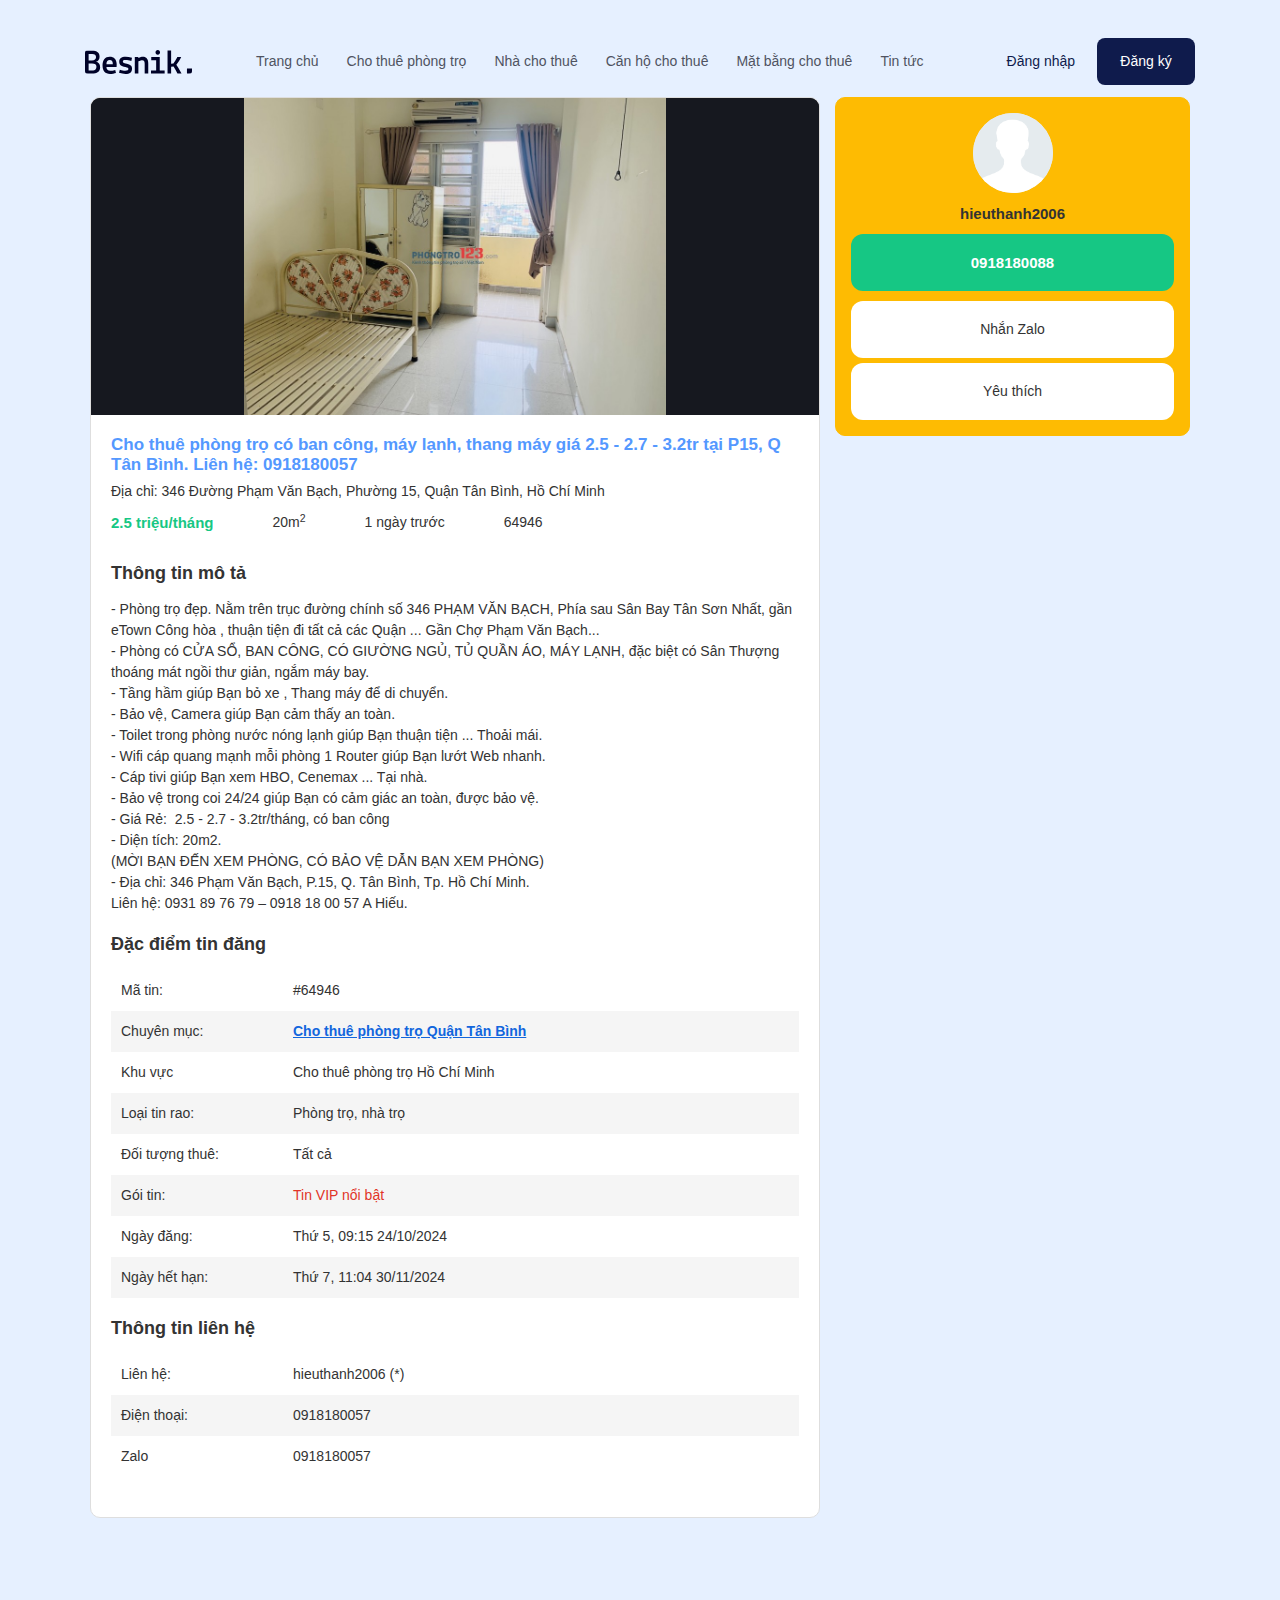
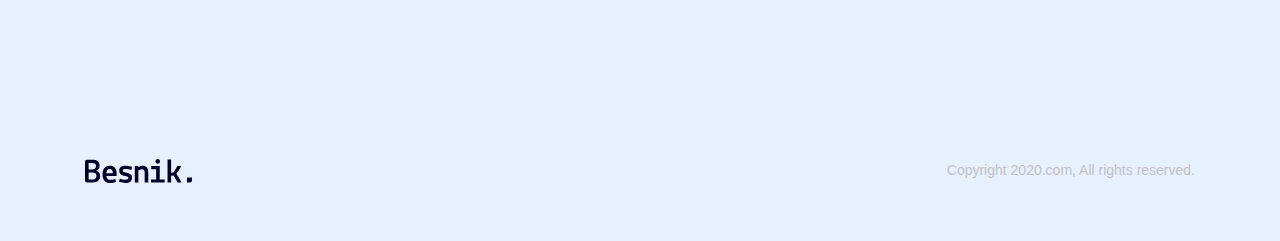
==== commit e1dbd8d2: "Updated details.html, min.desktop.frontend.202188a1.css" ====
--- a/details.html
+++ b/details.html
@@ -69,9 +69,6 @@
       sizes="16x16"
       href="./assets/favicon/favicon-16x16.png"
     />
-    <!-- <link rel="icon" type="image/png" sizes="192x192"  href="./assets/favicon/android-icon-192x192.png">
-    <link rel="icon" type="image/png" sizes="32x32" href="./assets/favicon/favicon-32x32.png">
-    <link rel="icon" type="image/png" sizes="96x96" href="./assets/favicon/favicon-96x96.png"> -->
     <link rel="manifest" href="./assets/favicon/manifest.json" />
     <meta name="msapplication-TileColor" content="#ffffff" />
     <meta
@@ -93,7 +90,7 @@
         <nav class="navbar">
           <!-- Logo -->
           <a href="/home/index" class="logo"
-            ><img src="~/Content/assets/img/Logo.svg" alt="Besnik"
+            ><img src="/assets/img/Logo.svg" alt="Besnik"
           /></a>
 
           <!-- Navigation -->
@@ -161,8 +158,8 @@
                     style="width: 728px"
                   >
                     <img
-                      alt="Cho thuê phòng trọ có ban công, máy lạnh, thang máy giá 2.5 - 2.7 - 3.2tr tại&nbsp;P15, Q Tân Bình. Liên hệ: 0918180057"
-                      src="../../../pt123.cdn.static123.com/images/thumbs/900x600/fit/2024/07/12/z5626106327510-72c855e425cbf8ea6147ecf867d7bc9e_1720764321.jpg"
+                      alt="img-1"
+                      src="/assets/img/author-img.jpg"
                     />
                   </div>
                   <div
@@ -171,106 +168,12 @@
                     style="width: 728px"
                   >
                     <img
-                      alt="Cho thuê phòng trọ có ban công, máy lạnh, thang máy giá 2.5 - 2.7 - 3.2tr tại&nbsp;P15, Q Tân Bình. Liên hệ: 0918180057"
-                      src="../../../pt123.cdn.static123.com/images/thumbs/900x600/fit/2021/03/10/z2372642429419-09c9c7a541863ae55ad41b3e267136f4_1615391265.jpg"
+                      alt="img-2"
+                      src="/assets/img/author-img_2.jpg"
                     />
                   </div>
-                  <div
-                    class="swiper-slide swiper-slide-next"
-                    data-swiper-slide-index="1"
-                    style="width: 728px"
-                  >
-                    <img
-                      alt="Cho thuê phòng trọ có ban công, máy lạnh, thang máy giá 2.5 - 2.7 - 3.2tr tại&nbsp;P15, Q Tân Bình. Liên hệ: 0918180057"
-                      src="../../../pt123.cdn.static123.com/images/thumbs/900x600/fit/2021/03/10/z2372642436606-517c5a600d90bae5fb42269a8c6b7a3b_1615391266.jpg"
-                    />
-                  </div>
-                  <div
-                    class="swiper-slide"
-                    data-swiper-slide-index="2"
-                    style="width: 728px"
-                  >
-                    <img
-                      alt="Cho thuê phòng trọ có ban công, máy lạnh, thang máy giá 2.5 - 2.7 - 3.2tr tại&nbsp;P15, Q Tân Bình. Liên hệ: 0918180057"
-                      src="../../../pt123.cdn.static123.com/images/thumbs/900x600/fit/2021/03/10/z2372642437841-822f1ef2ee0e57e9073bb921a39a822e_1615391264.jpg"
-                    />
-                  </div>
-                  <div
-                    class="swiper-slide"
-                    data-swiper-slide-index="3"
-                    style="width: 728px"
-                  >
-                    <img
-                      alt="Cho thuê phòng trọ có ban công, máy lạnh, thang máy giá 2.5 - 2.7 - 3.2tr tại&nbsp;P15, Q Tân Bình. Liên hệ: 0918180057"
-                      src="../../../pt123.cdn.static123.com/images/thumbs/900x600/fit/2021/03/10/z2372642437377-a699dd19bcb3dd221fda2afa75b0e800_1615391265.jpg"
-                    />
-                  </div>
-                  <div
-                    class="swiper-slide"
-                    data-swiper-slide-index="4"
-                    style="width: 728px"
-                  >
-                    <img
-                      alt="Cho thuê phòng trọ có ban công, máy lạnh, thang máy giá 2.5 - 2.7 - 3.2tr tại&nbsp;P15, Q Tân Bình. Liên hệ: 0918180057"
-                      src="../../../pt123.cdn.static123.com/images/thumbs/900x600/fit/2021/03/10/z2372642433596-7e519ebc494eafa72380f69ed2be6f5c_1615391263.jpg"
-                    />
-                  </div>
-                  <div
-                    class="swiper-slide"
-                    data-swiper-slide-index="5"
-                    style="width: 728px"
-                  >
-                    <img
-                      alt="Cho thuê phòng trọ có ban công, máy lạnh, thang máy giá 2.5 - 2.7 - 3.2tr tại&nbsp;P15, Q Tân Bình. Liên hệ: 0918180057"
-                      src="../../../pt123.cdn.static123.com/images/thumbs/900x600/fit/2021/03/10/z2372642437382-33a96b5d75efe5bab2d18aa8459e5660_1615391265.jpg"
-                    />
-                  </div>
-                  <div
-                    class="swiper-slide"
-                    data-swiper-slide-index="6"
-                    style="width: 728px"
-                  >
-                    <img
-                      alt="Cho thuê phòng trọ có ban công, máy lạnh, thang máy giá 2.5 - 2.7 - 3.2tr tại&nbsp;P15, Q Tân Bình. Liên hệ: 0918180057"
-                      src="../../../pt123.cdn.static123.com/images/thumbs/900x600/fit/2021/03/10/z2372642437214-2242d2f1e6a8e0fd539b448f53eb4d4c_1615391264.jpg"
-                    />
-                  </div>
-                  <div
-                    class="swiper-slide"
-                    data-swiper-slide-index="7"
-                    style="width: 728px"
-                  >
-                    <img
-                      alt="Cho thuê phòng trọ có ban công, máy lạnh, thang máy giá 2.5 - 2.7 - 3.2tr tại&nbsp;P15, Q Tân Bình. Liên hệ: 0918180057"
-                      src="../../../pt123.cdn.static123.com/images/thumbs/900x600/fit/2024/07/12/z5626106321398-d355773c16d27164a85ec5f521b8c64b_1720764321.jpg"
-                    />
-                  </div>
-                  <div
-                    class="swiper-slide swiper-slide-duplicate-prev"
-                    data-swiper-slide-index="8"
-                    style="width: 728px"
-                  >
-                    <img
-                      alt="Cho thuê phòng trọ có ban công, máy lạnh, thang máy giá 2.5 - 2.7 - 3.2tr tại&nbsp;P15, Q Tân Bình. Liên hệ: 0918180057"
-                      src="../../../pt123.cdn.static123.com/images/thumbs/900x600/fit/2024/07/12/z5626106327510-72c855e425cbf8ea6147ecf867d7bc9e_1720764321.jpg"
-                    />
-                  </div>
-                  <div
-                    class="swiper-slide swiper-slide-duplicate swiper-slide-duplicate-active"
-                    data-swiper-slide-index="0"
-                    style="width: 728px"
-                  >
-                    <img
-                      alt="Cho thuê phòng trọ có ban công, máy lạnh, thang máy giá 2.5 - 2.7 - 3.2tr tại&nbsp;P15, Q Tân Bình. Liên hệ: 0918180057"
-                      src="../../../pt123.cdn.static123.com/images/thumbs/900x600/fit/2021/03/10/z2372642429419-09c9c7a541863ae55ad41b3e267136f4_1615391265.jpg"
-                    />
-                  </div>
-                </div>
-                <div class="swiper-pagination swiper-pagination-fraction">
-                  <span class="swiper-pagination-current">1</span> /
-                  <span class="swiper-pagination-total">9</span>
-                </div>
-                <div
+                </div>
+                <!-- <div
                   class="swiper-button-prev"
                   tabindex="0"
                   role="button"
@@ -281,7 +184,7 @@
                   tabindex="0"
                   role="button"
                   aria-label="Next slide"
-                ></div>
+                ></div> -->
                 <span
                   class="swiper-notification"
                   aria-live="assertive"
@@ -444,55 +347,6 @@
                 </table>
               </div>
             </section>
-            <section class="section post-map">
-              <div class="section-header">
-                <h3 class="section-title">Bản đồ</h3>
-                <address class="section-description">
-                  Địa chỉ: 346 Đường Phạm Văn Bạch, Phường 15, Quận Tân Bình, Hồ
-                  Chí Minh
-                </address>
-              </div>
-              <div class="section-content">
-                <div
-                  id="__maps_content"
-                  style="width: 100%; height: 300px"
-                  data-lat="10.8290891"
-                  data-long="106.6411492"
-                  data-address="346 Đường Phạm Văn Bạch, Phường 15, Quận Tân Bình, Hồ Chí Minh"
-                >
-                  <iframe
-                    width="100%"
-                    height="100%"
-                    frameborder="0"
-                    style="border: 0"
-                    src="https://www.google.com/maps/embed/v1/place?q=346%20%c4%90%c6%b0%e1%bb%9dng%20Ph%e1%ba%a1m%20V%c4%83n%20B%e1%ba%a1ch,%20Ph%c6%b0%e1%bb%9dng%2015,%20Qu%e1%ba%adn%20T%c3%a2n%20B%c3%acnh,%20H%e1%bb%93%20Ch%c3%ad%20Minh&amp;key=AIzaSyD6Coia3ssHYuRKJ2nDysWBdSlVlBCzKAw&amp;zoom=14"
-                    allowfullscreen=""
-                  ></iframe>
-                </div>
-              </div>
-            </section>
-            <section class="section post-report">
-              <div class="section-content">
-                <p>
-                  Bạn đang xem nội dung tin đăng:
-                  <em
-                    >"Cho thuê phòng trọ có ban công, máy lạnh, thang máy giá
-                    2.5 - 2.7 - 3.2tr tại&nbsp;P15, Q Tân Bình. Liên hệ:
-                    0918180057 - Mã tin: 64946"</em
-                  >. Mọi thông tin liên quan đến tin đăng này chỉ mang tính chất
-                  tham khảo. Nếu bạn có phản hồi với tin đăng này (báo xấu, tin
-                  đã cho thuê, không liên lạc được,...), vui lòng thông báo để
-                  PhòngTrọ123 có thể xử lý.
-                </p>
-                <a
-                  class="btn btn-report btn-outline"
-                  target="_blank"
-                  rel="nofollow"
-                  href="../../lien-he.html"
-                  ><i></i> Gửi phản hồi</a
-                >
-              </div>
-            </section>
             <div class="post-fix-bar">
               <div class="inner clearfix">
                 <div class="left-bar">
@@ -528,1279 +382,28 @@
               </div>
             </div>
           </article>
-          <section class="section section-post-listing">
-            <div class="section-header">
-              <h2 class="section-title">
-                Cho thuê phòng trọ Quận Tân Bình, Hồ Chí Minh
-              </h2>
-            </div>
-            <ul class="post-listing clearfix">
-              <li
-                class="post-item post-id-668140 style-3 clearfix normal"
-                style="border-color: #055699"
-                post-id="668140"
-              >
-                <figure class="post-thumb">
-                  <a
-                    class="clearfix"
-                    href="../../duplex-phan-van-suu-30-10-trong-pr668140.html"
-                    ><img
-                      class="lazy_done"
-                      src="https://pt123.cdn.static123.com/images/thumbs/450x300/fit/2024/10/25/img-4853_1729835602.jpg"
-                      data-src="https://pt123.cdn.static123.com/images/thumbs/450x300/fit/2024/10/25/img-4853_1729835602.jpg"
-                      alt="Duplex Phan Văn Sửu 30/10 Trống"
-                      height="100"
-                      width="100"
-                      layout="responsive"
-                      data-loaded="true" /></a
-                  ><span class="images-number">3 ảnh</span
-                  ><span class="has-video"></span
-                  ><span class="post-save js-btn-save" data-post-id="668140"
-                    ><i></i
-                  ></span>
-                </figure>
-                <div class="post-meta">
-                  <h3 class="post-title">
-                    <a
-                      style="color: #055699"
-                      href="../../duplex-phan-van-suu-30-10-trong-pr668140.html"
-                    >
-                      Duplex Phan Văn Sửu 30/10 Trống
-                    </a>
-                  </h3>
-                  <div class="meta-row clearfix">
-                    <span class="post-price">4.8 triệu/tháng</span
-                    ><span class="post-acreage">40m²</span
-                    ><span class="post-location"
-                      ><a
-                        href="quan-tan-binh.html"
-                        title="Cho thuê phòng trọ Quận Tân Bình, Hồ Chí Minh"
-                        >Quận Tân Bình, Hồ Chí Minh</a
-                      ></span
-                    ><time class="post-time" title="Thứ 6, 12:53 25/10/2024"
-                      >54 phút trước</time
-                    >
-                  </div>
-                  <div class="meta-row clearfix">
-                    <p class="post-summary">
-                      Phan Văn Sửu - P13 - Tân Bình Sẵn Nội Thất wifi thang máy
-                      Cho nuôi Pet Cách Trung Tâm Quận Tân Bình vài phútThuận
-                      tiện Lotte Mart, Go Cộng Hoà, Hoàng Hoa Thám
-                    </p>
-                  </div>
-                  <div class="meta-row clearfix">
-                    <div class="post-author">
-                      <img src="../../images/default-user.png" /><span
-                        class="author-name"
-                        >Trần Hải</span
-                      >
-                    </div>
-                  </div>
-                </div>
-              </li>
-              <li
-                class="post-item post-id-668139 style-4 clearfix normal"
-                style="border-color: #055699"
-                post-id="668139"
-              >
-                <figure class="post-thumb">
-                  <a
-                    class="clearfix"
-                    href="../../phong-nhat-chi-mai-doi-dien-e-town-pr668139.html"
-                    ><img
-                      class="lazy_done"
-                      src="https://pt123.cdn.static123.com/images/thumbs/450x300/fit/2024/10/25/img-4791_1729835090.jpg"
-                      data-src="https://pt123.cdn.static123.com/images/thumbs/450x300/fit/2024/10/25/img-4791_1729835090.jpg"
-                      alt="Phòng Nhất Chi Mai đối diện E town"
-                      height="100"
-                      width="100"
-                      layout="responsive"
-                      data-loaded="true" /></a
-                  ><span class="images-number">11 ảnh</span
-                  ><span class="post-save js-btn-save" data-post-id="668139"
-                    ><i></i
-                  ></span>
-                </figure>
-                <div class="post-meta">
-                  <h3 class="post-title">
-                    <a
-                      style="color: #055699"
-                      href="../../phong-nhat-chi-mai-doi-dien-e-town-pr668139.html"
-                    >
-                      Phòng Nhất Chi Mai đối diện E town
-                    </a>
-                  </h3>
-                  <div class="meta-row clearfix">
-                    <span class="post-price">8 triệu/tháng</span
-                    ><span class="post-acreage">60m²</span
-                    ><span class="post-location"
-                      ><a
-                        href="quan-tan-binh.html"
-                        title="Cho thuê phòng trọ Quận Tân Bình, Hồ Chí Minh"
-                        >Quận Tân Bình, Hồ Chí Minh</a
-                      ></span
-                    ><time class="post-time" title="Thứ 6, 13:04 25/10/2024"
-                      >43 phút trước</time
-                    >
-                  </div>
-                  <div class="meta-row clearfix">
-                    <p class="post-summary">
-                      Nhất Chi Mai - Phường 13 - Tân BìnhĐối Diện E TOWN Cộng
-                      Hòa Tiện ích : Bảo vệ 24/24,Sẵn máy lạnh, giường, tủ,
-                      bếpCho nuôi Pet , không giới hạn số…
-                    </p>
-                  </div>
-                  <div class="meta-row clearfix">
-                    <div class="post-author">
-                      <img src="../../images/default-user.png" /><span
-                        class="author-name"
-                        >Trần Hải</span
-                      >
-                    </div>
-                  </div>
-                </div>
-              </li>
-              <li
-                class="post-item post-id-668071 style-4 clearfix normal"
-                style="border-color: #055699"
-                post-id="668071"
-              >
-                <figure class="post-thumb">
-                  <a
-                    class="clearfix"
-                    href="../../studio-bancol-2-cua-so-lon-sieu-thoang-quan-tan-binh-pr668071.html"
-                    ><img
-                      class="lazy_done"
-                      src="https://pt123.cdn.static123.com/images/thumbs/450x300/fit/2024/10/24/img-4361_1729761386.jpg"
-                      data-src="https://pt123.cdn.static123.com/images/thumbs/450x300/fit/2024/10/24/img-4361_1729761386.jpg"
-                      alt="STUDIO BANCOL 2 CỬA SỔ LỚN SIÊU THOÁNG QUẬN TÂN BÌNH"
-                      height="100"
-                      width="100"
-                      layout="responsive"
-                      data-loaded="true" /></a
-                  ><span class="images-number">7 ảnh</span
-                  ><span class="post-save js-btn-save" data-post-id="668071"
-                    ><i></i
-                  ></span>
-                </figure>
-                <div class="post-meta">
-                  <h3 class="post-title">
-                    <a
-                      style="color: #055699"
-                      href="../../studio-bancol-2-cua-so-lon-sieu-thoang-quan-tan-binh-pr668071.html"
-                    >
-                      STUDIO BANCOL 2 CỬA SỔ LỚN SIÊU THOÁNG QUẬN TÂN BÌNH
-                    </a>
-                  </h3>
-                  <div class="meta-row clearfix">
-                    <span class="post-price">6 triệu/tháng</span
-                    ><span class="post-acreage">30m²</span
-                    ><span class="post-location"
-                      ><a
-                        href="quan-tan-binh.html"
-                        title="Cho thuê phòng trọ Quận Tân Bình, Hồ Chí Minh"
-                        >Quận Tân Bình, Hồ Chí Minh</a
-                      ></span
-                    ><time class="post-time" title="Thứ 5, 16:16 24/10/2024"
-                      >21 giờ trước</time
-                    >
-                  </div>
-                  <div class="meta-row clearfix">
-                    <p class="post-summary">
-                      - Di chuyển qua các trường đại học q10 và Tân Bình chưa
-                      đến 10p, gần BigC, Vạn Hạnh Mall, giáp quận 10, q3…- Full
-                      nội thất hiện đại.- Ban công, 2 cửa…
-                    </p>
-                  </div>
-                  <div class="meta-row clearfix">
-                    <div class="post-author">
-                      <img src="../../images/default-user.png" /><span
-                        class="author-name"
-                        >Cẩm Lý Hifriendz</span
-                      >
-                    </div>
-                  </div>
-                </div>
-              </li>
-              <li
-                class="post-item post-id-668057 style-4 clearfix tin-vip vip3"
-                style="border-color: #3763e0"
-                post-id="668057"
-              >
-                <figure class="post-thumb">
-                  <a
-                    class="clearfix"
-                    href="../../cho-thue-phong-tro-tan-binh-gia-re-cua-so-lon-dung-hinh-dung-gia-pr668057.html"
-                    ><img
-                      class="lazy_done"
-                      src="https://pt123.cdn.static123.com/images/thumbs/450x300/fit/2024/10/24/z5959892218114-6a9e6635e15441cfc7bfacc7cf9de447_1729757858.jpg"
-                      data-src="https://pt123.cdn.static123.com/images/thumbs/450x300/fit/2024/10/24/z5959892218114-6a9e6635e15441cfc7bfacc7cf9de447_1729757858.jpg"
-                      alt="Cho Thuê Phòng Trọ TÂN BÌNH Giá rẻ Cửa sổ lớn - đúng hình đúng giá"
-                      height="100"
-                      width="100"
-                      layout="responsive"
-                      data-loaded="true" /></a
-                  ><span class="images-number">5 ảnh</span
-                  ><span class="post-save js-btn-save" data-post-id="668057"
-                    ><i></i
-                  ></span>
-                </figure>
-                <div class="post-meta">
-                  <h3 class="post-title">
-                    <a
-                      style="color: #3763e0"
-                      href="../../cho-thue-phong-tro-tan-binh-gia-re-cua-so-lon-dung-hinh-dung-gia-pr668057.html"
-                      ><span class="star star-2"></span> Cho Thuê Phòng Trọ TÂN
-                      BÌNH Giá rẻ Cửa sổ lớn - đúng hình đúng giá
-                    </a>
-                  </h3>
-                  <div class="meta-row clearfix">
-                    <span class="post-price">3.5 triệu/tháng</span
-                    ><span class="post-acreage">25m²</span
-                    ><span class="post-location"
-                      ><a
-                        href="quan-tan-binh.html"
-                        title="Cho thuê phòng trọ Quận Tân Bình, Hồ Chí Minh"
-                        >Quận Tân Bình, Hồ Chí Minh</a
-                      ></span
-                    ><time class="post-time" title="Thứ 5, 15:17 24/10/2024"
-                      >22 giờ trước</time
-                    >
-                  </div>
-                  <div class="meta-row clearfix">
-                    <p class="post-summary">
-                      Cho Thuê Phòng Trọ TÂN BÌNH Giá rẻ có GÁT - Cửa sổ lớn Địa
-                      chỉ: Nguyễn Phúc Chu phường 15 quận Tân BìnhĐÚNG HÌNH ĐÚNG
-                      GIÁ: 3tr5Phòng trống có thể…
-                    </p>
-                  </div>
-                  <div class="meta-row clearfix">
-                    <div class="post-author">
-                      <img
-                        src="../../../pt123.cdn.static123.com/images/thumbs/450x300/fit/2024/10/09/screenshot-2024-10-09-090434_1728470435.png"
-                      /><span class="author-name">Hà Nguyễn</span>
-                    </div>
-                  </div>
-                </div>
-              </li>
-              <li
-                class="post-item post-id-668023 style-4 clearfix normal"
-                style="border-color: #055699"
-                post-id="668023"
-              >
-                <figure class="post-thumb">
-                  <a
-                    class="clearfix"
-                    href="../../cho-thue-phong-day-du-tien-nghi-gia-re-ngay-truong-chinh-pr668023.html"
-                    ><img
-                      class="lazy_done"
-                      src="https://pt123.cdn.static123.com/images/thumbs/450x300/fit/2024/10/24/z5737635288628-04e48a4781542153bf6bcebb46dd3ed6_1729750609.jpg"
-                      data-src="https://pt123.cdn.static123.com/images/thumbs/450x300/fit/2024/10/24/z5737635288628-04e48a4781542153bf6bcebb46dd3ed6_1729750609.jpg"
-                      alt="Cho thuê Phòng - Đầy Đủ Tiện Nghi - GIÁ RẺ ngay Trường Chinh"
-                      height="100"
-                      width="100"
-                      layout="responsive"
-                      data-loaded="true" /></a
-                  ><span class="images-number">4 ảnh</span
-                  ><span class="post-save js-btn-save" data-post-id="668023"
-                    ><i></i
-                  ></span>
-                </figure>
-                <div class="post-meta">
-                  <h3 class="post-title">
-                    <a
-                      style="color: #055699"
-                      href="../../cho-thue-phong-day-du-tien-nghi-gia-re-ngay-truong-chinh-pr668023.html"
-                    >
-                      Cho thuê Phòng - Đầy Đủ Tiện Nghi - GIÁ RẺ ngay Trường
-                      Chinh
-                    </a>
-                  </h3>
-                  <div class="meta-row clearfix">
-                    <span class="post-price">3.3 triệu/tháng</span
-                    ><span class="post-acreage">25m²</span
-                    ><span class="post-location"
-                      ><a
-                        href="quan-tan-binh.html"
-                        title="Cho thuê phòng trọ Quận Tân Bình, Hồ Chí Minh"
-                        >Quận Tân Bình, Hồ Chí Minh</a
-                      ></span
-                    ><time class="post-time" title="Thứ 5, 13:17 24/10/2024"
-                      >1 ngày trước</time
-                    >
-                  </div>
-                  <div class="meta-row clearfix">
-                    <p class="post-summary">
-                      Vị tri: đường Trường Chinh gần ngã tư bảy hiềnVỊ trí thuận
-                      lợi dễ di chuyển qua Quận 10 - Quận 11 - Quận 3Phòng rộng,
-                      sạch sẽ thoáng mátRa…
-                    </p>
-                  </div>
-                  <div class="meta-row clearfix">
-                    <div class="post-author">
-                      <img
-                        src="../../../pt123.cdn.static123.com/images/thumbs/450x300/fit/2024/04/11/z5339087759124-4e551cf7ff59b3ec978e01df8b2cbf76_1712848040.jpg"
-                      /><span class="author-name">Lê Hoàng Phú</span>
-                    </div>
-                  </div>
-                </div>
-              </li>
-              <li
-                class="post-item post-id-668019 style-4 clearfix normal"
-                style="border-color: #055699"
-                post-id="668019"
-              >
-                <figure class="post-thumb">
-                  <a
-                    class="clearfix"
-                    href="../../phong-tro-quan-tan-binh-sach-se-khu-vuc-yen-tinh-pr668019.html"
-                    ><img
-                      class="lazy_done"
-                      src="https://pt123.cdn.static123.com/images/thumbs/450x300/fit/2024/10/24/1708680351148_1729747486.jpg"
-                      data-src="https://pt123.cdn.static123.com/images/thumbs/450x300/fit/2024/10/24/1708680351148_1729747486.jpg"
-                      alt="Phòng Trọ - Quận Tân Bình sạch sẽ , khu vực yên tĩnh !!!"
-                      height="100"
-                      width="100"
-                      layout="responsive"
-                      data-loaded="true" /></a
-                  ><span class="images-number">6 ảnh</span
-                  ><span class="post-save js-btn-save" data-post-id="668019"
-                    ><i></i
-                  ></span>
-                </figure>
-                <div class="post-meta">
-                  <h3 class="post-title">
-                    <a
-                      style="color: #055699"
-                      href="../../phong-tro-quan-tan-binh-sach-se-khu-vuc-yen-tinh-pr668019.html"
-                    >
-                      Phòng Trọ - Quận Tân Bình sạch sẽ , khu vực yên tĩnh !!!
-                    </a>
-                  </h3>
-                  <div class="meta-row clearfix">
-                    <span class="post-price">3.2 triệu/tháng</span
-                    ><span class="post-acreage">15m²</span
-                    ><span class="post-location"
-                      ><a
-                        href="quan-tan-binh.html"
-                        title="Cho thuê phòng trọ Quận Tân Bình, Hồ Chí Minh"
-                        >Quận Tân Bình, Hồ Chí Minh</a
-                      ></span
-                    ><time class="post-time" title="Thứ 5, 12:25 24/10/2024"
-                      >1 ngày trước</time
-                    >
-                  </div>
-                  <div class="meta-row clearfix">
-                    <p class="post-summary">
-                      Phòng trọ , không gian thoáng mát, yên tĩnh , sạch sẽ, máy
-                      lạnh riêng cho từng phòng , tolet riêng biệt, gần chợ Trần
-                      Văn Quang , gần bệnh Viện Quận Tân Phú…
-                    </p>
-                  </div>
-                  <div class="meta-row clearfix">
-                    <div class="post-author">
-                      <img src="../../images/default-user.png" /><span
-                        class="author-name"
-                        >Ngochieu Nguyen</span
-                      >
-                    </div>
-                  </div>
-                </div>
-              </li>
-              <li
-                class="post-item post-id-668003 style-4 clearfix normal"
-                style="border-color: #055699"
-                post-id="668003"
-              >
-                <figure class="post-thumb">
-                  <a
-                    class="clearfix"
-                    href="../../khai-truong-studio-gan-vong-xoay-lang-cha-ca-ngay-duong-cong-hoa-pr668003.html"
-                    ><img
-                      class="lazy_done"
-                      src="https://pt123.cdn.static123.com/images/thumbs/450x300/fit/2024/10/24/img-2242_1729740431.jpg"
-                      data-src="https://pt123.cdn.static123.com/images/thumbs/450x300/fit/2024/10/24/img-2242_1729740431.jpg"
-                      alt="Khai Trương Studio Gần Vòng Xoay Lăng Cha Cả"
-                      height="100"
-                      width="100"
-                      layout="responsive"
-                      data-loaded="true" /></a
-                  ><span class="images-number">5 ảnh</span
-                  ><span class="post-save js-btn-save" data-post-id="668003"
-                    ><i></i
-                  ></span>
-                </figure>
-                <div class="post-meta">
-                  <h3 class="post-title">
-                    <a
-                      style="color: #055699"
-                      href="../../khai-truong-studio-gan-vong-xoay-lang-cha-ca-ngay-duong-cong-hoa-pr668003.html"
-                    >
-                      Khai Trương Studio Gần Vòng Xoay Lăng Cha Cả
-                    </a>
-                  </h3>
-                  <div class="meta-row clearfix">
-                    <span class="post-price">4.4 triệu/tháng</span
-                    ><span class="post-acreage">25m²</span
-                    ><span class="post-location"
-                      ><a
-                        href="quan-tan-binh.html"
-                        title="Cho thuê phòng trọ Quận Tân Bình, Hồ Chí Minh"
-                        >Quận Tân Bình, Hồ Chí Minh</a
-                      ></span
-                    ><time class="post-time" title="Thứ 5, 10:27 24/10/2024"
-                      >1 ngày trước</time
-                    >
-                  </div>
-                  <div class="meta-row clearfix">
-                    <p class="post-summary">
-                      Địa chỉ: đường Ngô Bệ, p13 Q.Tân BìnhPhòng không gác nội
-                      thất đầy đủ trừ tủ lạnhCho thuê với giá 4tr4Phí dịch vụ:-
-                      Điện 3k8/kwh;- Nước…
-                    </p>
-                  </div>
-                  <div class="meta-row clearfix">
-                    <div class="post-author">
-                      <img src="../../images/default-user.png" /><span
-                        class="author-name"
-                        >Huỳnh Nguyễn Hồng Phúc</span
-                      >
-                    </div>
-                  </div>
-                </div>
-              </li>
-              <li
-                class="post-item post-id-667997 style-4 clearfix normal"
-                style="border-color: #055699"
-                post-id="667997"
-              >
-                <figure class="post-thumb">
-                  <a
-                    class="clearfix"
-                    href="../../cho-thue-phong-tro-gia-re-ngay-truong-chinh-gan-dai-hoc-cong-thuong-pr667997.html"
-                    ><img
-                      class="lazy_done"
-                      src="https://pt123.cdn.static123.com/images/thumbs/450x300/fit/2024/10/24/img-2381_1729739156.jpg"
-                      data-src="https://pt123.cdn.static123.com/images/thumbs/450x300/fit/2024/10/24/img-2381_1729739156.jpg"
-                      alt="Cho Thuê Phòng Trọ Giá Rẻ Ngay Trường Chinh Gần Đại Học Công Thương"
-                      height="100"
-                      width="100"
-                      layout="responsive"
-                      data-loaded="true" /></a
-                  ><span class="images-number">5 ảnh</span
-                  ><span class="post-save js-btn-save" data-post-id="667997"
-                    ><i></i
-                  ></span>
-                </figure>
-                <div class="post-meta">
-                  <h3 class="post-title">
-                    <a
-                      style="color: #055699"
-                      href="../../cho-thue-phong-tro-gia-re-ngay-truong-chinh-gan-dai-hoc-cong-thuong-pr667997.html"
-                    >
-                      Cho Thuê Phòng Trọ Giá Rẻ Ngay Trường Chinh Gần Đại Học
-                      Công Thương
-                    </a>
-                  </h3>
-                  <div class="meta-row clearfix">
-                    <span class="post-price">3.5 triệu/tháng</span
-                    ><span class="post-acreage">25m²</span
-                    ><span class="post-location"
-                      ><a
-                        href="quan-tan-binh.html"
-                        title="Cho thuê phòng trọ Quận Tân Bình, Hồ Chí Minh"
-                        >Quận Tân Bình, Hồ Chí Minh</a
-                      ></span
-                    ><time class="post-time" title="Thứ 5, 10:06 24/10/2024"
-                      >1 ngày trước</time
-                    >
-                  </div>
-                  <div class="meta-row clearfix">
-                    <p class="post-summary">
-                      Địa chỉ: Trường Chinh, P.12 Q.Tân BìnhGần Go BigC Trường
-                      Chinh , Đại học Công Thương Huit, Đại Học Văn Hiến, vhu,
-                      Khu CN Tân Bình,...DT: 25m2Dạng phòng…
-                    </p>
-                  </div>
-                  <div class="meta-row clearfix">
-                    <div class="post-author">
-                      <img src="../../images/default-user.png" /><span
-                        class="author-name"
-                        >Huỳnh Nguyễn Hồng Phúc</span
-                      >
-                    </div>
-                  </div>
-                </div>
-              </li>
-              <li
-                class="post-item post-id-667994 style-4 clearfix normal"
-                style="border-color: #055699"
-                post-id="667994"
-              >
-                <figure class="post-thumb">
-                  <a
-                    class="clearfix"
-                    href="../../cho-thue-chdv-cao-cap-full-noi-that-gan-san-bay-etown-cong-hoa-p13-tan-binh-pr667994.html"
-                    ><img
-                      class="lazy_done"
-                      src="https://pt123.cdn.static123.com/images/thumbs/450x300/fit/2024/10/24/img-2312_1729738544.jpg"
-                      data-src="https://pt123.cdn.static123.com/images/thumbs/450x300/fit/2024/10/24/img-2312_1729738544.jpg"
-                      alt="CHO THUÊ CHDV CAO CẤP FULL NỘI THẤT GẦN SÂN BAY, ETOWN CỘNG HÒA, P13 TÂN BÌNH"
-                      height="100"
-                      width="100"
-                      layout="responsive"
-                      data-loaded="true" /></a
-                  ><span class="images-number">10 ảnh</span
-                  ><span class="post-save js-btn-save" data-post-id="667994"
-                    ><i></i
-                  ></span>
-                </figure>
-                <div class="post-meta">
-                  <h3 class="post-title">
-                    <a
-                      style="color: #055699"
-                      href="../../cho-thue-chdv-cao-cap-full-noi-that-gan-san-bay-etown-cong-hoa-p13-tan-binh-pr667994.html"
-                    >
-                      CHO THUÊ CHDV CAO CẤP FULL NỘI THẤT GẦN SÂN BAY, ETOWN
-                      CỘNG HÒA, P13 TÂN BÌNH
-                    </a>
-                  </h3>
-                  <div class="meta-row clearfix">
-                    <span class="post-price">6.5 triệu/tháng</span
-                    ><span class="post-acreage">35m²</span
-                    ><span class="post-location"
-                      ><a
-                        href="quan-tan-binh.html"
-                        title="Cho thuê phòng trọ Quận Tân Bình, Hồ Chí Minh"
-                        >Quận Tân Bình, Hồ Chí Minh</a
-                      ></span
-                    ><time class="post-time" title="Thứ 5, 09:56 24/10/2024"
-                      >1 ngày trước</time
-                    >
-                  </div>
-                  <div class="meta-row clearfix">
-                    <p class="post-summary">
-                      CHO THUÊ CHDV CAO CẤP FULL NỘI THẤT GẦN SÂN BAY, ETOWN
-                      CỘNG HÒA, P13 TÂN BÌNH------------Địa chỉ: Nhất Chi Mai,
-                      P13, Tân BìnhGần Go Trường Chinh, ETOWN Cộng…
-                    </p>
-                  </div>
-                  <div class="meta-row clearfix">
-                    <div class="post-author">
-                      <img src="../../images/default-user.png" /><span
-                        class="author-name"
-                        >Huỳnh Nguyễn Hồng Phúc</span
-                      >
-                    </div>
-                  </div>
-                </div>
-              </li>
-              <li
-                class="post-item post-id-667977 style-4 clearfix normal"
-                style="border-color: #055699"
-                post-id="667977"
-              >
-                <figure class="post-thumb">
-                  <a
-                    class="clearfix"
-                    href="../../studio-full-noi-that-cua-so-troi-gia-hat-de-ngay-cong-hoa-pr667977.html"
-                    ><img
-                      class="lazy_done"
-                      src="https://pt123.cdn.static123.com/images/thumbs/450x300/fit/2024/10/24/z5961176038743-47382bc0a58b8363a93728d15272fc59_1729706705.jpg"
-                      data-src="https://pt123.cdn.static123.com/images/thumbs/450x300/fit/2024/10/24/z5961176038743-47382bc0a58b8363a93728d15272fc59_1729706705.jpg"
-                      alt="STUDIO FULL NỘI THÁT, CỬA SỔ TRỜI GIÁ HẠT DẺ NGAY CỘNG HOÀ"
-                      height="100"
-                      width="100"
-                      layout="responsive"
-                      data-loaded="true" /></a
-                  ><span class="images-number">6 ảnh</span
-                  ><span class="post-save js-btn-save" data-post-id="667977"
-                    ><i></i
-                  ></span>
-                </figure>
-                <div class="post-meta">
-                  <h3 class="post-title">
-                    <a
-                      style="color: #055699"
-                      href="../../studio-full-noi-that-cua-so-troi-gia-hat-de-ngay-cong-hoa-pr667977.html"
-                    >
-                      STUDIO FULL NỘI THÁT, CỬA SỔ TRỜI GIÁ HẠT DẺ NGAY CỘNG HOÀ
-                    </a>
-                  </h3>
-                  <div class="meta-row clearfix">
-                    <span class="post-price">4.3 triệu/tháng</span
-                    ><span class="post-acreage">20m²</span
-                    ><span class="post-location"
-                      ><a
-                        href="quan-tan-binh.html"
-                        title="Cho thuê phòng trọ Quận Tân Bình, Hồ Chí Minh"
-                        >Quận Tân Bình, Hồ Chí Minh</a
-                      ></span
-                    ><time class="post-time" title="Thứ 5, 01:05 24/10/2024"
-                      >1 ngày trước</time
-                    >
-                  </div>
-                  <div class="meta-row clearfix">
-                    <p class="post-summary">
-                      - Studio Full nội thất, cửa sổ rộng , thoáng mát,- Chính
-                      sách phòng+ Số người ở thoải mái+ Điện 4k/kwh+ Nước
-                      100k/người+ Phí quản lý 200k/phòng+…
-                    </p>
-                  </div>
-                  <div class="meta-row clearfix">
-                    <div class="post-author">
-                      <img src="../../images/default-user.png" /><span
-                        class="author-name"
-                        >Đỗ Thành Đạt</span
-                      >
-                    </div>
-                  </div>
-                </div>
-              </li>
-            </ul>
-          </section>
         </div>
         <aside id="aside">
           <div class="author-aside">
             <figure class="author-avatar">
               <img
-                src="../../../pt123.cdn.static123.com/images/thumbs/450x300/fit/2022/05/23/anh-2-1-590x308_1653278194.jpg"
+                src="/assets/img/default-user.png"
+                alt=""
               />
             </figure>
-            <span class="author-name">hieuthanh2006 (*)</span>
-            <div style="min-height: 16px; margin-bottom: 10px">
-              <div class="author-online-status online" author_id="10378">
-                <i></i><span>Đang hoạt động</span>
-              </div>
-            </div>
-            <a class="btn author-phone" rel="nofollow" href="tel:0918180057"
-              ><i></i> 0918180057</a
+            <span class="author-name">hieuthanh2006</span>
+            <a class="btn author-phone" rel="nofollow" href="#"
+              >0918180088</a
             ><a
               class="btn author-zalo"
               target="_blank"
               rel="nofollow"
-              href="https://zalo.me/0918180057"
-              ><i></i> Nhắn Zalo</a
+              href="#"
+              >Nhắn Zalo</a
             ><span class="btn post-save js-btn-save" data-post-id="64946"
-              ><i></i> Yêu thích</span
+              >Yêu thích</span
             >
           </div>
-          <section class="section section-aside-tinmoidang">
-            <div class="section-header">
-              <span class="section-title">Tin nổi bật</span>
-            </div>
-            <ul class="post-listing aside clearfix">
-              <li class="post-item clearfix tin-vip vipnoibat" post-id="667922">
-                <a
-                  href="../../4-5tr-phong-tro-moi-xay-full-noi-that-chinh-chu-quan-tan-binh-pr667922.html"
-                  ><figure>
-                    <img
-                      class="lazy_done"
-                      src="https://pt123.cdn.static123.com/images/thumbs/450x300/fit/2024/10/23/z5954254373217-d13986300b3845d8a4ced44b6d481629_1729661762.jpg"
-                      data-src="https://pt123.cdn.static123.com/images/thumbs/450x300/fit/2024/10/23/z5954254373217-d13986300b3845d8a4ced44b6d481629_1729661762.jpg"
-                      alt="4.5tr PHÒNG TRỌ MỚI XÂY FULL NỘI THẤT CHÍNH CHỦ QUẬN TÂN BÌNH"
-                      height="100"
-                      width="100"
-                      layout="responsive"
-                      data-loaded="true"
-                    />
-                  </figure>
-                  <div class="post-meta">
-                    <span class="post-title" style="color: #e13427"
-                      ><span class="star star-5"></span> 4.5tr PHÒNG TRỌ MỚI XÂY
-                      FULL NỘI THẤT CHÍNH… </span
-                    ><span class="post-price">4.5 triệu/tháng</span
-                    ><time class="post-time" title="Thứ 4, 12:37 23/10/2024"
-                      >2 ngày trước</time
-                    >
-                  </div></a
-                >
-              </li>
-              <li class="post-item clearfix tin-vip vipnoibat" post-id="314706">
-                <a
-                  href="../../phong-cho-thue-du-moi-tien-nghi-gio-giac-tu-do-ngay-cong-vien-hoang-van-thu-quan-tan-binh-pr314706.html"
-                  ><figure>
-                    <img
-                      class="lazy_done"
-                      src="https://pt123.cdn.static123.com/images/thumbs/450x300/fit/2024/06/11/img-2158_1718066628.jpg"
-                      data-src="https://pt123.cdn.static123.com/images/thumbs/450x300/fit/2024/06/11/img-2158_1718066628.jpg"
-                      alt="Phòng trọ FULL Nội Thất, giờ giấc tự do ngay công viên Hoàng Văn Thụ."
-                      height="100"
-                      width="100"
-                      layout="responsive"
-                      data-loaded="true"
-                    /><span class="has-video"></span>
-                  </figure>
-                  <div class="post-meta">
-                    <span class="post-title" style="color: #e13427"
-                      ><span class="star star-5"></span> Phòng trọ FULL Nội
-                      Thất, giờ giấc tự do… </span
-                    ><span class="post-price">3.7 triệu/tháng</span
-                    ><time class="post-time" title="Thứ 4, 15:58 16/10/2024"
-                      >1 tuần trước</time
-                    >
-                  </div></a
-                >
-              </li>
-              <li class="post-item clearfix tin-vip vip1" post-id="661397">
-                <a
-                  href="../../chinh-chu-cho-thue-tro-an-ninh-gan-san-bay-truong-chinh-cong-hoa-pr661397.html"
-                  ><figure>
-                    <img
-                      class="lazy_done"
-                      src="https://pt123.cdn.static123.com/images/thumbs/450x300/fit/2024/08/01/7_1722495429.png"
-                      data-src="https://pt123.cdn.static123.com/images/thumbs/450x300/fit/2024/08/01/7_1722495429.png"
-                      alt="TRỌ CHÍNH CHỦ CÁCH ĐẠI HỌC VĂN HIẾN 10 PHÚT, GIỜ GIẤC TỰ DO"
-                      height="100"
-                      width="100"
-                      layout="responsive"
-                      data-loaded="true"
-                    />
-                  </figure>
-                  <div class="post-meta">
-                    <span class="post-title" style="color: #ea2e9d"
-                      ><span class="star star-4"></span> TRỌ CHÍNH CHỦ CÁCH ĐẠI
-                      HỌC VĂN HIẾN 10… </span
-                    ><span class="post-price">3.3 triệu/tháng</span
-                    ><time class="post-time" title="Thứ 5, 18:02 24/10/2024"
-                      >19 giờ trước</time
-                    >
-                  </div></a
-                >
-              </li>
-              <li class="post-item clearfix tin-vip vip1" post-id="661400">
-                <a
-                  href="../../chinh-chu-cho-thue-tro-gan-san-bay-bach-dang-cong-hoa-pr661400.html"
-                  ><figure>
-                    <img
-                      class="lazy_done"
-                      src="https://pt123.cdn.static123.com/images/thumbs/450x300/fit/2024/10/03/15_1727924960.png"
-                      data-src="https://pt123.cdn.static123.com/images/thumbs/450x300/fit/2024/10/03/15_1727924960.png"
-                      alt="CHÍNH CHỦ TRỐNG PHÒNG TRỌ ĐẸP, XỊN GẦN SÂN BAY, BẠCH ĐẰNG, CỘNG HÒA"
-                      height="100"
-                      width="100"
-                      layout="responsive"
-                      data-loaded="true"
-                    />
-                  </figure>
-                  <div class="post-meta">
-                    <span class="post-title" style="color: #ea2e9d"
-                      ><span class="star star-4"></span> CHÍNH CHỦ TRỐNG PHÒNG
-                      TRỌ ĐẸP, XỊN GẦN… </span
-                    ><span class="post-price">3.7 triệu/tháng</span
-                    ><time class="post-time" title="Thứ 5, 18:02 24/10/2024"
-                      >19 giờ trước</time
-                    >
-                  </div></a
-                >
-              </li>
-              <li class="post-item clearfix tin-vip vip1" post-id="655904">
-                <a
-                  href="../../cho-thue-phong-tro-day-du-noi-that-khu-viec-bep-san-phoi-gio-giac-24-24-ra-va-cho-khoa-van-tay-co-cho-de-xe-pr655904.html"
-                  ><figure>
-                    <img
-                      class="lazy_done"
-                      src="https://pt123.cdn.static123.com/images/thumbs/450x300/fit/2024/05/28/z5484097169030-ffd24cc7766725a76749157c104ea580_1716880299.jpg"
-                      data-src="https://pt123.cdn.static123.com/images/thumbs/450x300/fit/2024/05/28/z5484097169030-ffd24cc7766725a76749157c104ea580_1716880299.jpg"
-                      alt="Cho thuê căn hộ studio , căn hộ Apartment( đầy đủ nội thất +Giờ giấc 24/24 + ra và cho khóa vân tay , có chỗ để xe)"
-                      height="100"
-                      width="100"
-                      layout="responsive"
-                      data-loaded="true"
-                    />
-                  </figure>
-                  <div class="post-meta">
-                    <span class="post-title" style="color: #ea2e9d"
-                      ><span class="star star-4"></span> Cho thuê căn hộ studio
-                      , căn hộ Apartment( đầy… </span
-                    ><span class="post-price">3.6 triệu/tháng</span
-                    ><time class="post-time" title="Thứ 2, 09:20 21/10/2024"
-                      >4 ngày trước</time
-                    >
-                  </div></a
-                >
-              </li>
-              <li class="post-item clearfix tin-vip vip1" post-id="615892">
-                <a
-                  href="../../ktx-tan-binh-bao-dien-nuoc-chi-1tr4-full-nt-pr615892.html"
-                  ><figure>
-                    <img
-                      class="lazy_done"
-                      src="https://pt123.cdn.static123.com/images/thumbs/450x300/fit/2023/02/11/c11a6917-a0ac-4de4-9135-1b4c1e166892_1676120670.jpg"
-                      data-src="https://pt123.cdn.static123.com/images/thumbs/450x300/fit/2023/02/11/c11a6917-a0ac-4de4-9135-1b4c1e166892_1676120670.jpg"
-                      alt="KTX Tân Bình gần Học Viện Hàng Không bao điện nước chỉ 1tr4"
-                      height="100"
-                      width="100"
-                      layout="responsive"
-                      data-loaded="true"
-                    />
-                  </figure>
-                  <div class="post-meta">
-                    <span class="post-title" style="color: #ea2e9d"
-                      ><span class="star star-4"></span> KTX Tân Bình gần Học
-                      Viện Hàng Không bao… </span
-                    ><span class="post-price">1.4 triệu/tháng</span
-                    ><time class="post-time" title="Thứ 4, 16:02 16/10/2024"
-                      >1 tuần trước</time
-                    >
-                  </div></a
-                >
-              </li>
-            </ul>
-          </section>
-          <section class="section section-aside-tinmoidang">
-            <div class="section-header">
-              <span class="section-title">Tin mới đăng</span>
-            </div>
-            <ul class="post-listing aside clearfix">
-              <li class="post-item clearfix normal" post-id="668097">
-                <a
-                  href="../../english-below-cho-thue-can-ho-full-noi-that-ban-cong-lon-thoang-mat-bach-dang-binh-thanh-pr668097.html"
-                  ><figure>
-                    <img
-                      class="lazy_done"
-                      src="https://pt123.cdn.static123.com/images/thumbs/450x300/fit/2024/10/25/img-20241025-002519_1729791290.jpg"
-                      data-src="https://pt123.cdn.static123.com/images/thumbs/450x300/fit/2024/10/25/img-20241025-002519_1729791290.jpg"
-                      alt="English belowCho thuê căn hộ full nội thất , ban công lớn thoáng mát Bạch Đằng, Bình Thạnh"
-                      height="100"
-                      width="100"
-                      layout="responsive"
-                      data-loaded="true"
-                    />
-                  </figure>
-                  <div class="post-meta">
-                    <span class="post-title" style="color: #055699">
-                      English belowCho thuê căn hộ full nội thất ,… </span
-                    ><span class="post-price">6.3 triệu/tháng</span
-                    ><time class="post-time" title="Thứ 6, 00:35 25/10/2024"
-                      >13 giờ trước</time
-                    >
-                  </div></a
-                >
-              </li>
-              <li class="post-item clearfix normal" post-id="668095">
-                <a
-                  href="../../ccmn-phong-tro-truong-dinh-hoang-mai-minh-khai-khu-bach-kinh-xay-ko-chung-chu-lh-09144684-pr668095.html"
-                  ><figure>
-                    <img
-                      class="lazy_done"
-                      src="https://pt123.cdn.static123.com/images/thumbs/450x300/fit/2024/10/25/img20241023105233_1729790987.jpg"
-                      data-src="https://pt123.cdn.static123.com/images/thumbs/450x300/fit/2024/10/25/img20241023105233_1729790987.jpg"
-                      alt="CCMN PHÒNG TRỌ TRƯƠNG ĐỊNH, HOÀNG MAI, MINH KHAI. KHU BÁCH KINH XÂY. KO CHUNG CHỦ. LH : 09144684"
-                      height="100"
-                      width="100"
-                      layout="responsive"
-                      data-loaded="true"
-                    />
-                  </figure>
-                  <div class="post-meta">
-                    <span class="post-title" style="color: #055699">
-                      CCMN PHÒNG TRỌ TRƯƠNG ĐỊNH, HOÀNG MAI, MINH… </span
-                    ><span class="post-price">4.1 triệu/tháng</span
-                    ><time class="post-time" title="Thứ 6, 00:31 25/10/2024"
-                      >13 giờ trước</time
-                    >
-                  </div></a
-                >
-              </li>
-              <li class="post-item clearfix normal" post-id="668094">
-                <a
-                  href="../../chinh-chu-cho-thue-phong-ban-cong-gan-aeon-binh-tan-dam-sen-pr668094.html"
-                  ><figure>
-                    <img
-                      class="lazy_done"
-                      src="https://pt123.cdn.static123.com/images/thumbs/450x300/fit/2024/10/24/z5964338073503-725a3d631f6b426a3badb94f99409c6b_1729783195.jpg"
-                      data-src="https://pt123.cdn.static123.com/images/thumbs/450x300/fit/2024/10/24/z5964338073503-725a3d631f6b426a3badb94f99409c6b_1729783195.jpg"
-                      alt="Chính chủ cho thuê phòng ban công gần Aeon Bình Tân, Đầm Sen"
-                      height="100"
-                      width="100"
-                      layout="responsive"
-                      data-loaded="true"
-                    /><span class="has-video"></span>
-                  </figure>
-                  <div class="post-meta">
-                    <span class="post-title" style="color: #055699">
-                      Chính chủ cho thuê phòng ban công gần Aeon Bình… </span
-                    ><span class="post-price">3.3 triệu/tháng</span
-                    ><time class="post-time" title="Thứ 5, 22:25 24/10/2024"
-                      >15 giờ trước</time
-                    >
-                  </div></a
-                >
-              </li>
-              <li class="post-item clearfix normal" post-id="668093">
-                <a
-                  href="../../khai-truong-phong-tro-1pn-tach-bep-full-noi-that-phu-nhuan-pr668093.html"
-                  ><figure>
-                    <img
-                      class="lazy_done"
-                      src="https://pt123.cdn.static123.com/images/thumbs/450x300/fit/2024/10/24/img-3309_1729782758.jpg"
-                      data-src="https://pt123.cdn.static123.com/images/thumbs/450x300/fit/2024/10/24/img-3309_1729782758.jpg"
-                      alt="Khai trương phòng trọ 1pn tách bếp, full nội thất, phú nhuận"
-                      height="100"
-                      width="100"
-                      layout="responsive"
-                      data-loaded="true"
-                    /><span class="has-video"></span>
-                  </figure>
-                  <div class="post-meta">
-                    <span class="post-title" style="color: #055699">
-                      Khai trương phòng trọ 1pn tách bếp, full nội… </span
-                    ><span class="post-price">4.8 triệu/tháng</span
-                    ><time class="post-time" title="Thứ 5, 22:13 24/10/2024"
-                      >15 giờ trước</time
-                    >
-                  </div></a
-                >
-              </li>
-              <li class="post-item clearfix tin-vip vip3" post-id="668092">
-                <a
-                  href="../../phong-ban-cong-full-nt-ngay-nha-hat-hoa-binh-pr668092.html"
-                  ><figure>
-                    <img
-                      class="lazy_done"
-                      src="https://pt123.cdn.static123.com/images/thumbs/450x300/fit/2024/10/24/9e766fb9812e5b70023f4_1729782742.jpg"
-                      data-src="https://pt123.cdn.static123.com/images/thumbs/450x300/fit/2024/10/24/9e766fb9812e5b70023f4_1729782742.jpg"
-                      alt="PHÒNG BAN CÔNG FULL NT NGAY NHÀ HÁT HÒA BÌNH"
-                      height="100"
-                      width="100"
-                      layout="responsive"
-                      data-loaded="true"
-                    />
-                  </figure>
-                  <div class="post-meta">
-                    <span class="post-title" style="color: #3763e0"
-                      ><span class="star star-2"></span> PHÒNG BAN CÔNG FULL NT
-                      NGAY NHÀ HÁT HÒA BÌNH </span
-                    ><span class="post-price">5.5 triệu/tháng</span
-                    ><time class="post-time" title="Thứ 5, 22:12 24/10/2024"
-                      >15 giờ trước</time
-                    >
-                  </div></a
-                >
-              </li>
-              <li class="post-item clearfix normal" post-id="668091">
-                <a
-                  href="../../cho-thue-can-studio-cao-lo-q8-gan-cong-vien-ta-quang-buu-pr668091.html"
-                  ><figure>
-                    <img
-                      class="lazy_done"
-                      src="https://pt123.cdn.static123.com/images/thumbs/450x300/fit/2024/10/24/img-2041_1729781472.jpg"
-                      data-src="https://pt123.cdn.static123.com/images/thumbs/450x300/fit/2024/10/24/img-2041_1729781472.jpg"
-                      alt="Cho thuê căn studio Cao Lỗ Q8 gần Công viên Tạ Quang Bửu"
-                      height="100"
-                      width="100"
-                      layout="responsive"
-                      data-loaded="true"
-                    /><span class="has-video"></span>
-                  </figure>
-                  <div class="post-meta">
-                    <span class="post-title" style="color: #055699">
-                      Cho thuê căn studio Cao Lỗ Q8 gần Công viên Tạ… </span
-                    ><span class="post-price">6.3 triệu/tháng</span
-                    ><time class="post-time" title="Thứ 5, 21:51 24/10/2024"
-                      >15 giờ trước</time
-                    >
-                  </div></a
-                >
-              </li>
-              <li class="post-item clearfix normal" post-id="668090">
-                <a
-                  href="../../cho-thue-phong-dep-moi-xay-co-noi-that-ngay-trung-tam-yen-tinh-va-tu-do-ve-gio-giac-pr668090.html"
-                  ><figure>
-                    <img
-                      class="lazy"
-                      src="../../images/mobile/image-placeholder.png"
-                      data-src="https://pt123.cdn.static123.com/images/thumbs/450x300/fit/2024/10/24/phong-sau-1_1729779418.jpg"
-                      alt="Cho thuê phòng đẹp, mói xây, có nội thất, ngay trung tâm, yên tînh và tự do vê giờ giấc."
-                      height="100"
-                      width="100"
-                      layout="responsive"
-                    />
-                  </figure>
-                  <div class="post-meta">
-                    <span class="post-title" style="color: #055699">
-                      Cho thuê phòng đẹp, mói xây, có nội thất,… </span
-                    ><span class="post-price">5 triệu/tháng</span
-                    ><time class="post-time" title="Thứ 5, 21:19 24/10/2024"
-                      >16 giờ trước</time
-                    >
-                  </div></a
-                >
-              </li>
-              <li class="post-item clearfix normal" post-id="668089">
-                <a
-                  href="../../cho-thue-phong-duplex-dt-35m2-full-noi-that-view-dep-mai-van-vinh-quan-7-cach-lotte-mart-500m-pr668089.html"
-                  ><figure>
-                    <img
-                      class="lazy"
-                      src="../../images/mobile/image-placeholder.png"
-                      data-src="https://pt123.cdn.static123.com/images/thumbs/450x300/fit/2024/10/24/1i1d2ejcn-5isrbg_1729779356.jpg"
-                      alt="Cho Thue Phòng Duplex dt 35m2 Full nội thất view đẹp Mai văn Vĩnh quận 7 cách Lotte mart 500m"
-                      height="100"
-                      width="100"
-                      layout="responsive"
-                    />
-                  </figure>
-                  <div class="post-meta">
-                    <span class="post-title" style="color: #055699">
-                      Cho Thue Phòng Duplex dt 35m2 Full nội thất view… </span
-                    ><span class="post-price">5.5 triệu/tháng</span
-                    ><time class="post-time" title="Thứ 5, 21:16 24/10/2024"
-                      >16 giờ trước</time
-                    >
-                  </div></a
-                >
-              </li>
-              <li class="post-item clearfix normal" post-id="668088">
-                <a
-                  href="../../cho-thue-lo-dat-mat-tien-duong-pham-huu-lau-phu-my-quan-7-pr668088.html"
-                  ><figure>
-                    <img
-                      class="lazy"
-                      src="../../images/mobile/image-placeholder.png"
-                      data-src="https://pt123.cdn.static123.com/images/thumbs/450x300/fit/2024/10/24/2cc83b5b3031886fd1206_1729777265.jpg"
-                      alt="CHO THUÊ LÔ ĐẤT - MẶT TIỀN ĐƯỜNG - PHẠM HỮU LẦU - PHÚ MỸ - QUẬN 7"
-                      height="100"
-                      width="100"
-                      layout="responsive"
-                    />
-                  </figure>
-                  <div class="post-meta">
-                    <span class="post-title" style="color: #055699">
-                      CHO THUÊ LÔ ĐẤT - MẶT TIỀN ĐƯỜNG - PHẠM… </span
-                    ><span class="post-price">150 triệu/tháng</span
-                    ><time class="post-time" title="Thứ 5, 20:41 24/10/2024"
-                      >17 giờ trước</time
-                    >
-                  </div></a
-                >
-              </li>
-              <li class="post-item clearfix normal" post-id="668087">
-                <a href="../../phong-full-noi-that-cho-nu-thue-pr668087.html"
-                  ><figure>
-                    <img
-                      class="lazy"
-                      src="../../images/mobile/image-placeholder.png"
-                      data-src="https://pt123.cdn.static123.com/images/thumbs/450x300/fit/2024/10/24/1_1729776819.jpg"
-                      alt="PHÒNG FULL NỘI THẤT - CHO NỮ THUÊ"
-                      height="100"
-                      width="100"
-                      layout="responsive"
-                    /><span class="has-video"></span>
-                  </figure>
-                  <div class="post-meta">
-                    <span class="post-title" style="color: #055699">
-                      PHÒNG FULL NỘI THẤT - CHO NỮ THUÊ </span
-                    ><span class="post-price">3 triệu/tháng</span
-                    ><time class="post-time" title="Thứ 5, 20:34 24/10/2024"
-                      >17 giờ trước</time
-                    >
-                  </div></a
-                >
-              </li>
-            </ul>
-          </section>
-          <section class="section">
-            <div class="section-header">
-              <h2 class="section-title">Khu vực Hồ Chí Minh</h2>
-            </div>
-            <ul class="list-links clearfix">
-              <li>
-                <a class="" title="Cho thuê phòng trọ Quận 1" href="quan-1.html"
-                  >Cho thuê phòng trọ Quận 1</a
-                ><span class="count">(2.744)</span>
-              </li>
-              <li>
-                <a class="" title="Cho thuê phòng trọ Quận 2" href="quan-2.html"
-                  >Cho thuê phòng trọ Quận 2</a
-                ><span class="count">(2.012)</span>
-              </li>
-              <li>
-                <a class="" title="Cho thuê phòng trọ Quận 3" href="quan-3.html"
-                  >Cho thuê phòng trọ Quận 3</a
-                ><span class="count">(2.735)</span>
-              </li>
-              <li>
-                <a class="" title="Cho thuê phòng trọ Quận 4" href="quan-4.html"
-                  >Cho thuê phòng trọ Quận 4</a
-                ><span class="count">(891)</span>
-              </li>
-              <li>
-                <a class="" title="Cho thuê phòng trọ Quận 5" href="quan-5.html"
-                  >Cho thuê phòng trọ Quận 5</a
-                ><span class="count">(1.208)</span>
-              </li>
-              <li>
-                <a class="" title="Cho thuê phòng trọ Quận 6" href="quan-6.html"
-                  >Cho thuê phòng trọ Quận 6</a
-                ><span class="count">(844)</span>
-              </li>
-              <li>
-                <a class="" title="Cho thuê phòng trọ Quận 7" href="quan-7.html"
-                  >Cho thuê phòng trọ Quận 7</a
-                ><span class="count">(5.546)</span>
-              </li>
-              <li>
-                <a class="" title="Cho thuê phòng trọ Quận 8" href="quan-8.html"
-                  >Cho thuê phòng trọ Quận 8</a
-                ><span class="count">(1.626)</span>
-              </li>
-              <li>
-                <a class="" title="Cho thuê phòng trọ Quận 9" href="quan-9.html"
-                  >Cho thuê phòng trọ Quận 9</a
-                ><span class="count">(2.424)</span>
-              </li>
-              <li>
-                <a
-                  class=""
-                  title="Cho thuê phòng trọ Quận 10"
-                  href="quan-10.html"
-                  >Cho thuê phòng trọ Quận 10</a
-                ><span class="count">(4.070)</span>
-              </li>
-              <li>
-                <a
-                  class=""
-                  title="Cho thuê phòng trọ Quận 11"
-                  href="quan-11.html"
-                  >Cho thuê phòng trọ Quận 11</a
-                ><span class="count">(1.147)</span>
-              </li>
-              <li>
-                <a
-                  class=""
-                  title="Cho thuê phòng trọ Quận 12"
-                  href="quan-12.html"
-                  >Cho thuê phòng trọ Quận 12</a
-                ><span class="count">(2.572)</span>
-              </li>
-              <li>
-                <a
-                  class=""
-                  title="Cho thuê phòng trọ Quận Bình Thạnh"
-                  href="quan-binh-thanh.html"
-                  >Cho thuê phòng trọ Bình Thạnh</a
-                ><span class="count">(9.603)</span>
-              </li>
-              <li>
-                <a
-                  class=""
-                  title="Cho thuê phòng trọ Quận Bình Tân"
-                  href="quan-binh-tan.html"
-                  >Cho thuê phòng trọ Bình Tân</a
-                ><span class="count">(3.019)</span>
-              </li>
-              <li>
-                <a
-                  class=""
-                  title="Cho thuê phòng trọ Quận Gò Vấp"
-                  href="quan-go-vap.html"
-                  >Cho thuê phòng trọ Gò Vấp</a
-                ><span class="count">(7.480)</span>
-              </li>
-              <li>
-                <a
-                  class=""
-                  title="Cho thuê phòng trọ Quận Phú Nhuận"
-                  href="quan-phu-nhuan.html"
-                  >Cho thuê phòng trọ Phú Nhuận</a
-                ><span class="count">(3.188)</span>
-              </li>
-              <li>
-                <a
-                  class="active"
-                  title="Cho thuê phòng trọ Quận Tân Bình"
-                  href="quan-tan-binh.html"
-                  >Cho thuê phòng trọ Tân Bình</a
-                ><span class="count">(9.486)</span>
-              </li>
-              <li>
-                <a
-                  class=""
-                  title="Cho thuê phòng trọ Quận Tân Phú"
-                  href="quan-tan-phu.html"
-                  >Cho thuê phòng trọ Tân Phú</a
-                ><span class="count">(4.738)</span>
-              </li>
-              <li>
-                <a
-                  class=""
-                  title="Cho thuê phòng trọ Thủ Đức"
-                  href="quan-thu-duc.html"
-                  >Cho thuê phòng trọ Thủ Đức</a
-                ><span class="count">(2.071)</span>
-              </li>
-              <li>
-                <a
-                  class=""
-                  title="Cho thuê phòng trọ Huyện Bình Chánh"
-                  href="huyen-binh-chanh.html"
-                  >Cho thuê phòng trọ Bình Chánh</a
-                ><span class="count">(432)</span>
-              </li>
-              <li>
-                <a
-                  class=""
-                  title="Cho thuê phòng trọ Huyện Cần Giờ"
-                  href="huyen-can-gio.html"
-                  >Cho thuê phòng trọ Cần Giờ</a
-                ><span class="count">(1)</span>
-              </li>
-              <li>
-                <a
-                  class=""
-                  title="Cho thuê phòng trọ Huyện Củ Chi"
-                  href="huyen-cu-chi.html"
-                  >Cho thuê phòng trọ Củ Chi</a
-                ><span class="count">(40)</span>
-              </li>
-              <li>
-                <a
-                  class=""
-                  title="Cho thuê phòng trọ Huyện Hóc Môn"
-                  href="huyen-hoc-mon.html"
-                  >Cho thuê phòng trọ Hóc Môn</a
-                ><span class="count">(240)</span>
-              </li>
-              <li>
-                <a
-                  class=""
-                  title="Cho thuê phòng trọ Huyện Nhà Bè"
-                  href="huyen-nha-be.html"
-                  >Cho thuê phòng trọ Nhà Bè</a
-                ><span class="count">(517)</span>
-              </li>
-            </ul>
-          </section>
-          <section class="section section-sublink">
-            <div class="section-header">
-              <span class="section-title">Có thể bạn quan tâm</span>
-            </div>
-            <ul class="list-links clearfix">
-              <li>
-                <a
-                  href="../../news/hop-dong-thue-nha-tro-phong-tro.html"
-                  title="Mẫu hợp đồng cho thuê phòng trọ"
-                  >Mẫu hợp đồng cho thuê phòng trọ</a
-                >
-              </li>
-              <li>
-                <a
-                  href="../../thue-phong-tro/kinh-nghiem-thue-phong-tro-tranh-bi-lua-gat.html"
-                  title="Cẩn thận các kiểu lừa đảo khi thuê phòng trọ"
-                  >Cẩn thận các kiểu lừa đảo khi thuê phòng trọ</a
-                >
-              </li>
-              <li>
-                <a
-                  href="../../kinh-nghiem/chia-se-10-kinh-nghiem-khi-thue-phong-tro-cho-sinh-vien.html"
-                  title="Kinh nghiệm thuê phòng trọ cho Sinh Viên"
-                  >Kinh nghiệm thuê phòng trọ Sinh Viên</a
-                >
-              </li>
-            </ul>
-          </section>
         </aside>
       </div>
     </main>
--- a/assets/css/styles_t.css
+++ b/assets/css/styles_t.css
@@ -57,7 +57,7 @@
 .header {
     padding-top: 26px;
     background: #E6F0FF;
-    position: sticky;
+    /* position: sticky; */
     top: -26px;
     z-index: 1;
 }
